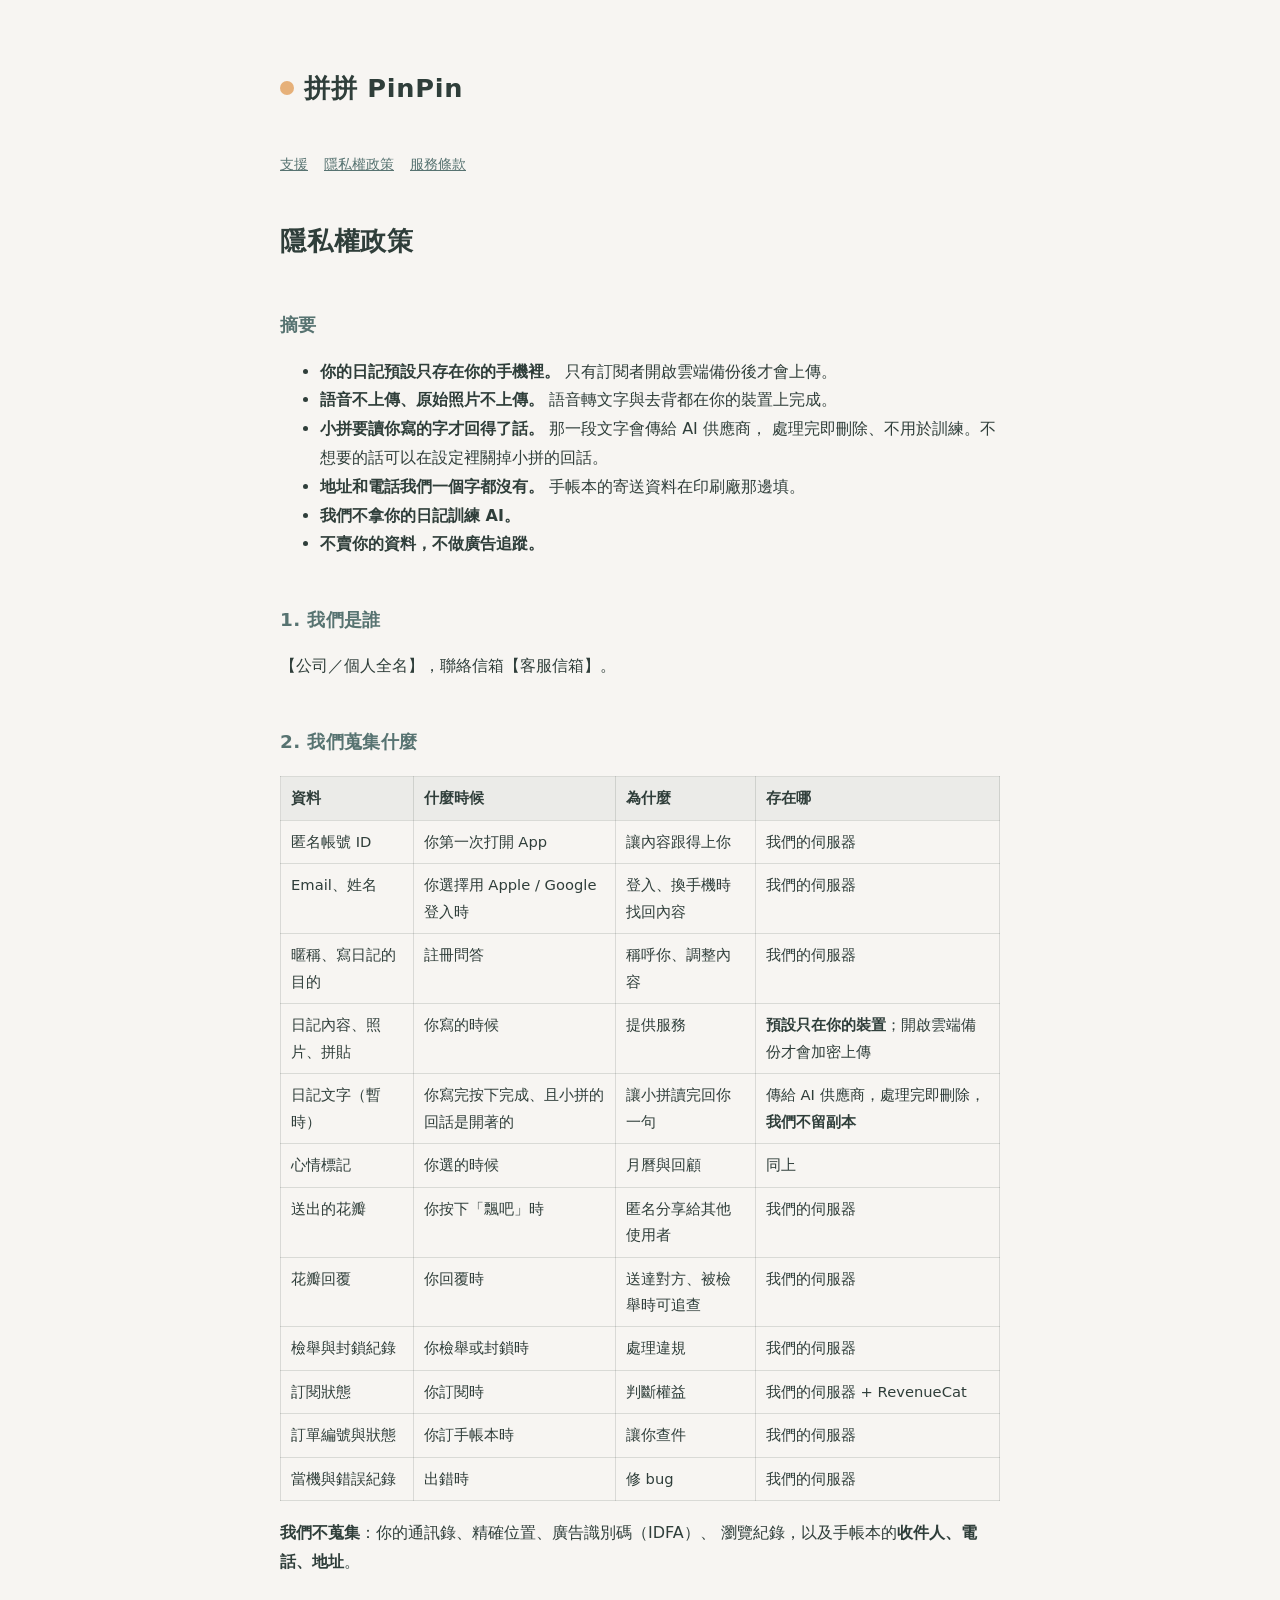
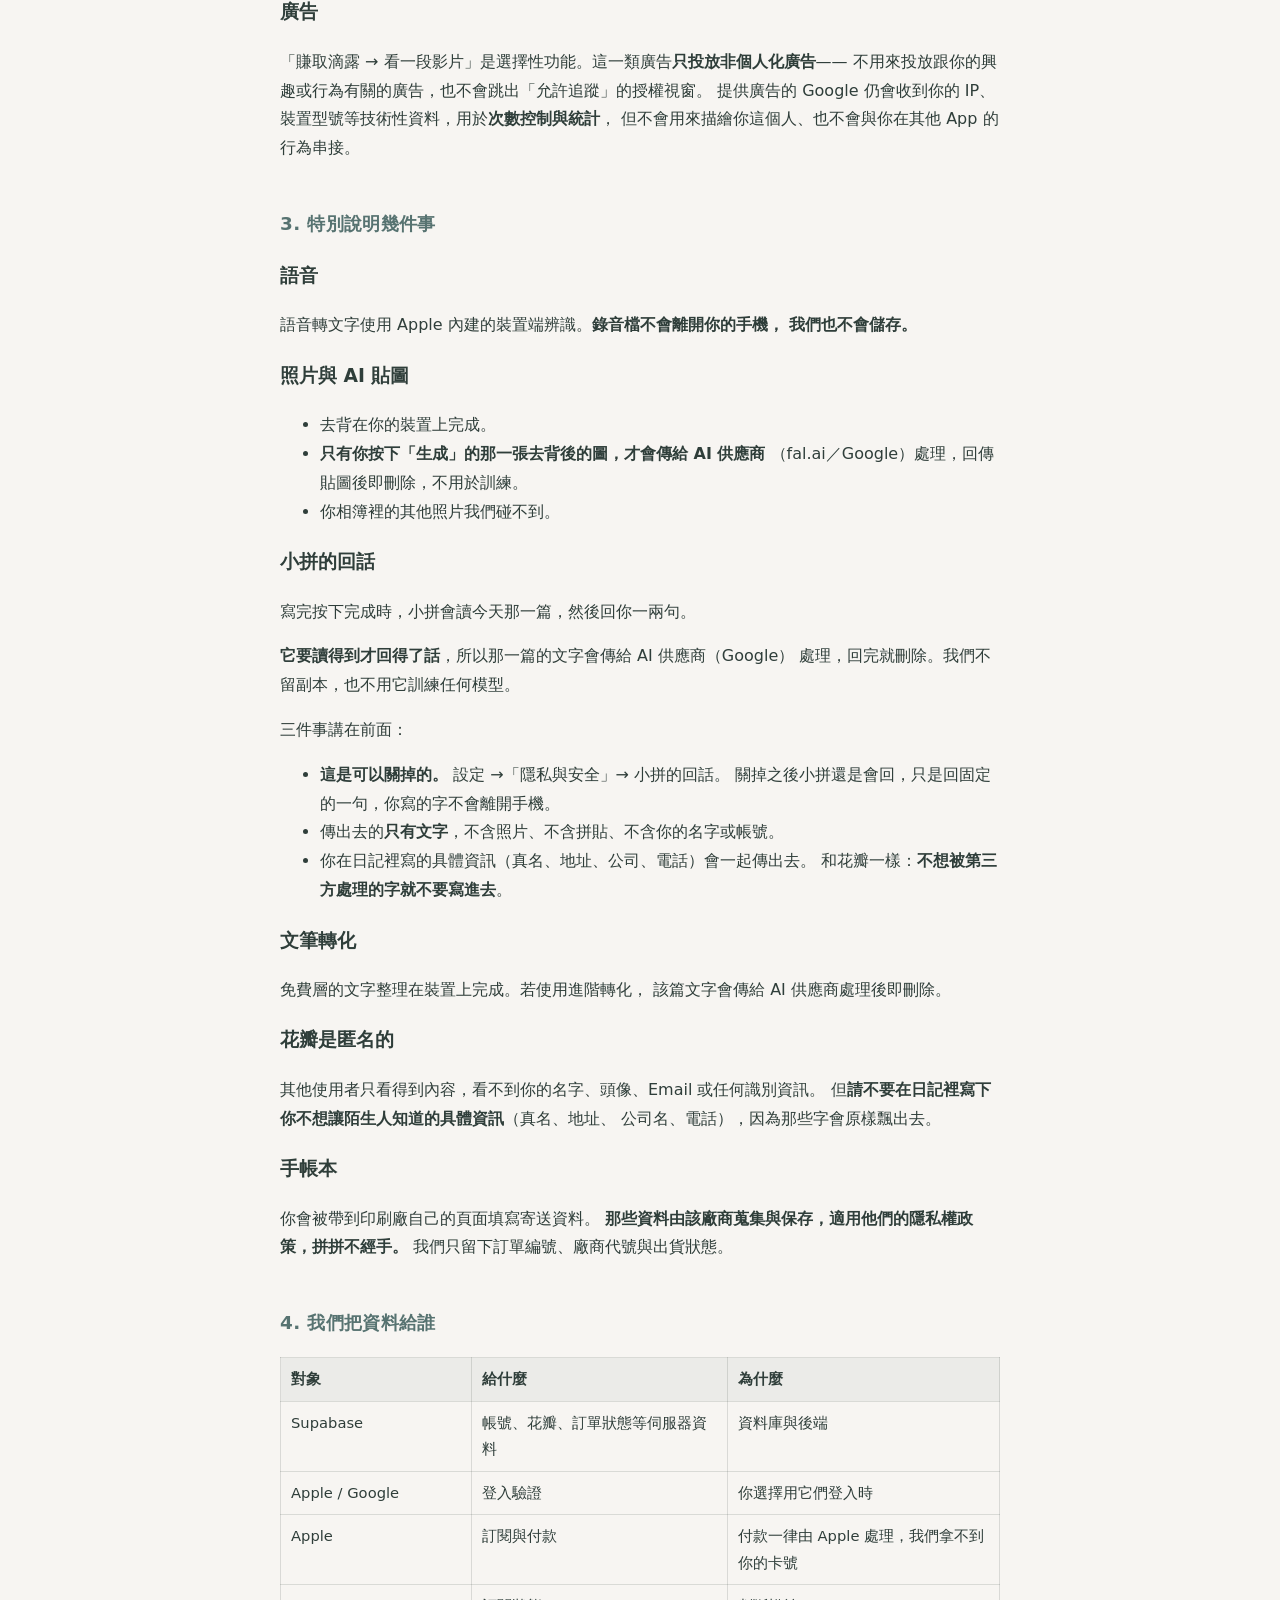
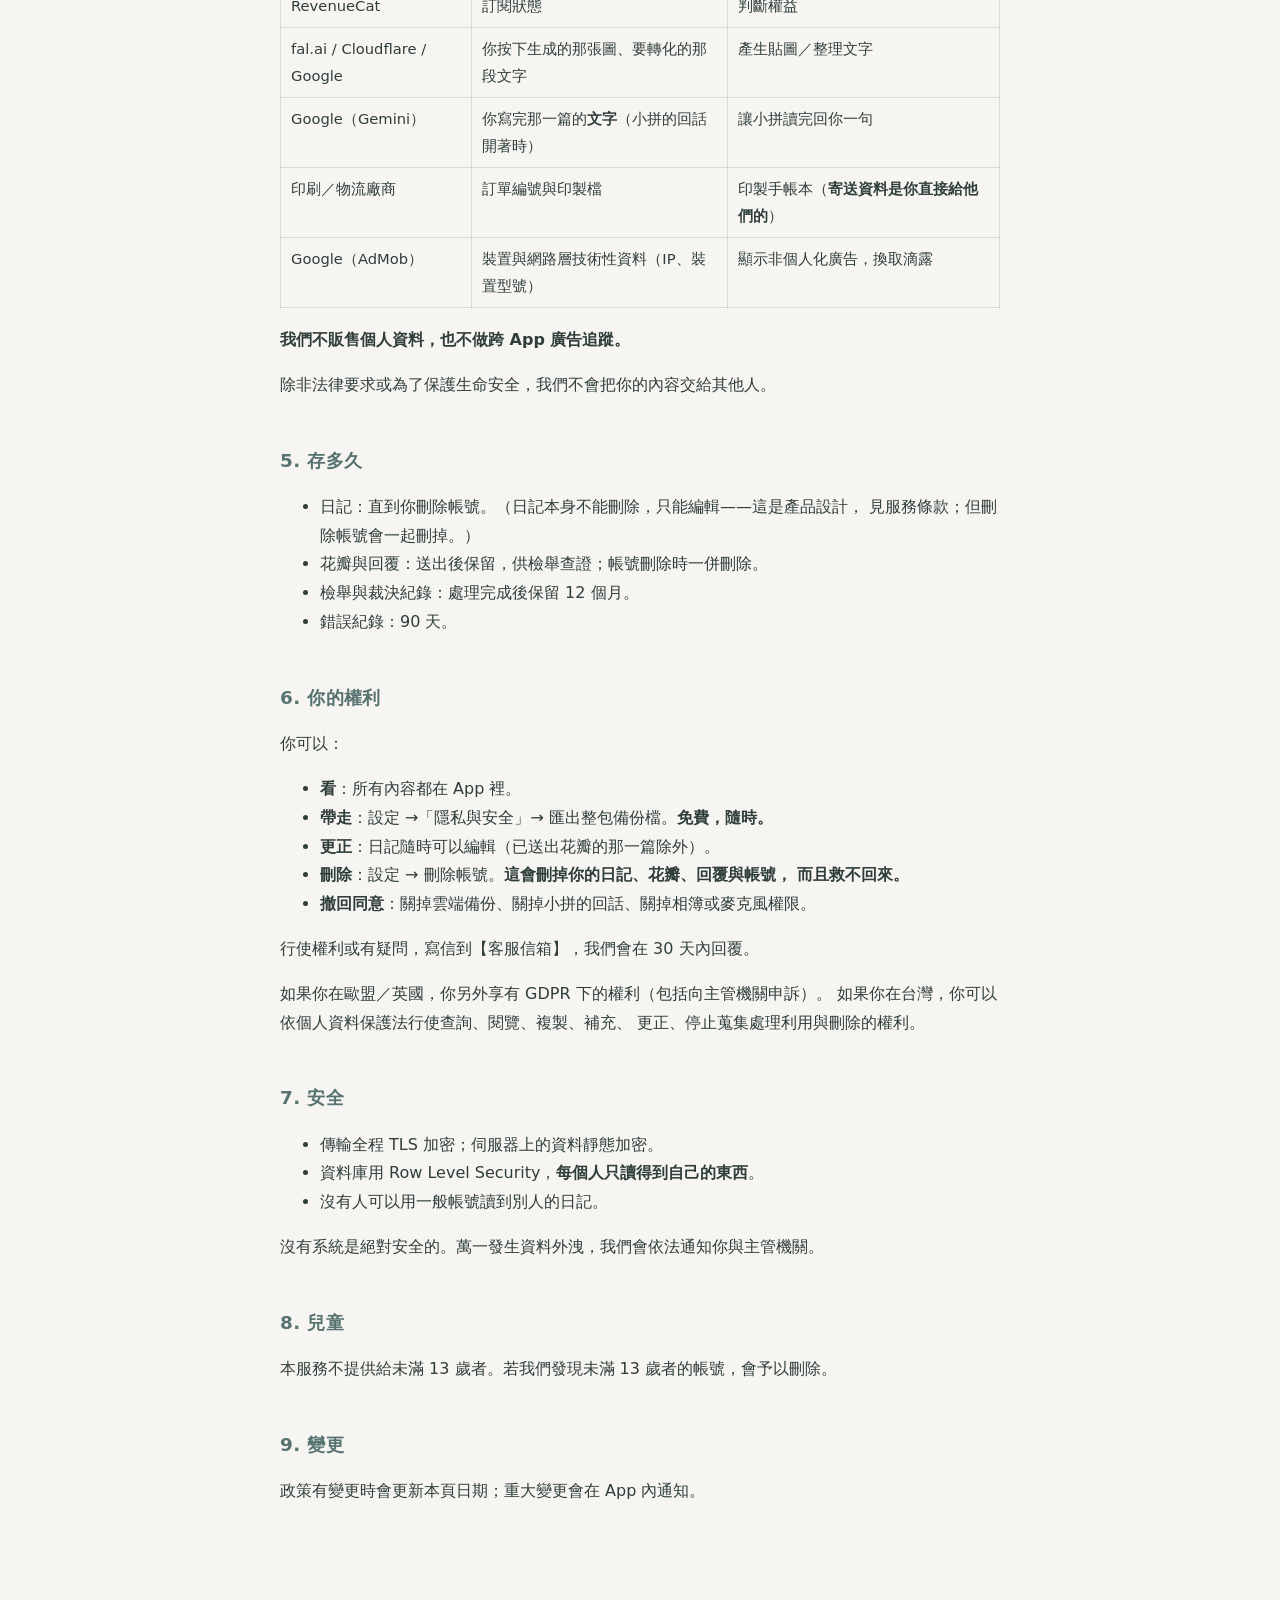
==== privacy.html @ d226c300 "拼拼支援與法律文件初版" ====
<!doctype html><html lang="zh-Hant"><head>
<meta charset="utf-8"><meta name="viewport" content="width=device-width,initial-scale=1">
<title>拼拼 PinPin — 隱私權政策</title>
<link rel="stylesheet" href="style.css">
</head><body>
<div class="brand"><div class="dot"></div><h1>拼拼 PinPin</h1></div>
<nav><a href="index.html">支援</a><a href="privacy.html">隱私權政策</a><a href="terms.html">服務條款</a></nav>
<h1>隱私權政策</h1>
<h2>摘要</h2>
<ul>
<li><strong>你的日記預設只存在你的手機裡。</strong> 只有訂閱者開啟雲端備份後才會上傳。</li>
<li><strong>語音不上傳、原始照片不上傳。</strong> 語音轉文字與去背都在你的裝置上完成。</li>
<li><strong>小拼要讀你寫的字才回得了話。</strong> 那一段文字會傳給 AI 供應商，
  處理完即刪除、不用於訓練。不想要的話可以在設定裡關掉小拼的回話。</li>
<li><strong>地址和電話我們一個字都沒有。</strong> 手帳本的寄送資料在印刷廠那邊填。</li>
<li><strong>我們不拿你的日記訓練 AI。</strong></li>
<li><strong>不賣你的資料，不做廣告追蹤。</strong></li>
</ul>
<h2>1. 我們是誰</h2>
<p>【公司／個人全名】，聯絡信箱【客服信箱】。</p>
<h2>2. 我們蒐集什麼</h2>
<table>
<thead>
<tr>
<th>資料</th>
<th>什麼時候</th>
<th>為什麼</th>
<th>存在哪</th>
</tr>
</thead>
<tbody>
<tr>
<td>匿名帳號 ID</td>
<td>你第一次打開 App</td>
<td>讓內容跟得上你</td>
<td>我們的伺服器</td>
</tr>
<tr>
<td>Email、姓名</td>
<td>你選擇用 Apple / Google 登入時</td>
<td>登入、換手機時找回內容</td>
<td>我們的伺服器</td>
</tr>
<tr>
<td>暱稱、寫日記的目的</td>
<td>註冊問答</td>
<td>稱呼你、調整內容</td>
<td>我們的伺服器</td>
</tr>
<tr>
<td>日記內容、照片、拼貼</td>
<td>你寫的時候</td>
<td>提供服務</td>
<td><strong>預設只在你的裝置</strong>；開啟雲端備份才會加密上傳</td>
</tr>
<tr>
<td>日記文字（暫時）</td>
<td>你寫完按下完成、且小拼的回話是開著的</td>
<td>讓小拼讀完回你一句</td>
<td>傳給 AI 供應商，處理完即刪除，<strong>我們不留副本</strong></td>
</tr>
<tr>
<td>心情標記</td>
<td>你選的時候</td>
<td>月曆與回顧</td>
<td>同上</td>
</tr>
<tr>
<td>送出的花瓣</td>
<td>你按下「飄吧」時</td>
<td>匿名分享給其他使用者</td>
<td>我們的伺服器</td>
</tr>
<tr>
<td>花瓣回覆</td>
<td>你回覆時</td>
<td>送達對方、被檢舉時可追查</td>
<td>我們的伺服器</td>
</tr>
<tr>
<td>檢舉與封鎖紀錄</td>
<td>你檢舉或封鎖時</td>
<td>處理違規</td>
<td>我們的伺服器</td>
</tr>
<tr>
<td>訂閱狀態</td>
<td>你訂閱時</td>
<td>判斷權益</td>
<td>我們的伺服器 + RevenueCat</td>
</tr>
<tr>
<td>訂單編號與狀態</td>
<td>你訂手帳本時</td>
<td>讓你查件</td>
<td>我們的伺服器</td>
</tr>
<tr>
<td>當機與錯誤紀錄</td>
<td>出錯時</td>
<td>修 bug</td>
<td>我們的伺服器</td>
</tr>
</tbody>
</table>
<p><strong>我們不蒐集</strong>：你的通訊錄、精確位置、廣告識別碼（IDFA）、
瀏覽紀錄，以及手帳本的<strong>收件人、電話、地址</strong>。</p>
<h3>廣告</h3>
<p>「賺取滴露 → 看一段影片」是選擇性功能。這一類廣告<strong>只投放非個人化廣告</strong>——
不用來投放跟你的興趣或行為有關的廣告，也不會跳出「允許追蹤」的授權視窗。
提供廣告的 Google 仍會收到你的 IP、裝置型號等技術性資料，用於<strong>次數控制與統計</strong>，
但不會用來描繪你這個人、也不會與你在其他 App 的行為串接。</p>
<h2>3. 特別說明幾件事</h2>
<h3>語音</h3>
<p>語音轉文字使用 Apple 內建的裝置端辨識。<strong>錄音檔不會離開你的手機，
我們也不會儲存。</strong></p>
<h3>照片與 AI 貼圖</h3>
<ul>
<li>去背在你的裝置上完成。</li>
<li><strong>只有你按下「生成」的那一張去背後的圖，才會傳給 AI 供應商</strong>
  （fal.ai／Google）處理，回傳貼圖後即刪除，不用於訓練。</li>
<li>你相簿裡的其他照片我們碰不到。</li>
</ul>
<h3>小拼的回話</h3>
<p>寫完按下完成時，小拼會讀今天那一篇，然後回你一兩句。</p>
<p><strong>它要讀得到才回得了話</strong>，所以那一篇的文字會傳給 AI 供應商（Google）
處理，回完就刪除。我們不留副本，也不用它訓練任何模型。</p>
<p>三件事講在前面：</p>
<ul>
<li><strong>這是可以關掉的。</strong> 設定 →「隱私與安全」→ 小拼的回話。
  關掉之後小拼還是會回，只是回固定的一句，你寫的字不會離開手機。</li>
<li>傳出去的<strong>只有文字</strong>，不含照片、不含拼貼、不含你的名字或帳號。</li>
<li>你在日記裡寫的具體資訊（真名、地址、公司、電話）會一起傳出去。
  和花瓣一樣：<strong>不想被第三方處理的字就不要寫進去</strong>。</li>
</ul>
<h3>文筆轉化</h3>
<p>免費層的文字整理在裝置上完成。若使用進階轉化，
該篇文字會傳給 AI 供應商處理後即刪除。</p>
<h3>花瓣是匿名的</h3>
<p>其他使用者只看得到內容，看不到你的名字、頭像、Email 或任何識別資訊。
但<strong>請不要在日記裡寫下你不想讓陌生人知道的具體資訊</strong>（真名、地址、
公司名、電話），因為那些字會原樣飄出去。</p>
<h3>手帳本</h3>
<p>你會被帶到印刷廠自己的頁面填寫寄送資料。
<strong>那些資料由該廠商蒐集與保存，適用他們的隱私權政策，拼拼不經手。</strong>
我們只留下訂單編號、廠商代號與出貨狀態。</p>
<h2>4. 我們把資料給誰</h2>
<table>
<thead>
<tr>
<th>對象</th>
<th>給什麼</th>
<th>為什麼</th>
</tr>
</thead>
<tbody>
<tr>
<td>Supabase</td>
<td>帳號、花瓣、訂單狀態等伺服器資料</td>
<td>資料庫與後端</td>
</tr>
<tr>
<td>Apple / Google</td>
<td>登入驗證</td>
<td>你選擇用它們登入時</td>
</tr>
<tr>
<td>Apple</td>
<td>訂閱與付款</td>
<td>付款一律由 Apple 處理，我們拿不到你的卡號</td>
</tr>
<tr>
<td>RevenueCat</td>
<td>訂閱狀態</td>
<td>判斷權益</td>
</tr>
<tr>
<td>fal.ai / Cloudflare / Google</td>
<td>你按下生成的那張圖、要轉化的那段文字</td>
<td>產生貼圖／整理文字</td>
</tr>
<tr>
<td>Google（Gemini）</td>
<td>你寫完那一篇的<strong>文字</strong>（小拼的回話開著時）</td>
<td>讓小拼讀完回你一句</td>
</tr>
<tr>
<td>印刷／物流廠商</td>
<td>訂單編號與印製檔</td>
<td>印製手帳本（<strong>寄送資料是你直接給他們的</strong>）</td>
</tr>
<tr>
<td>Google（AdMob）</td>
<td>裝置與網路層技術性資料（IP、裝置型號）</td>
<td>顯示非個人化廣告，換取滴露</td>
</tr>
</tbody>
</table>
<p><strong>我們不販售個人資料，也不做跨 App 廣告追蹤。</strong></p>
<p>除非法律要求或為了保護生命安全，我們不會把你的內容交給其他人。</p>
<h2>5. 存多久</h2>
<ul>
<li>日記：直到你刪除帳號。（日記本身不能刪除，只能編輯——這是產品設計，
  見服務條款；但刪除帳號會一起刪掉。）</li>
<li>花瓣與回覆：送出後保留，供檢舉查證；帳號刪除時一併刪除。</li>
<li>檢舉與裁決紀錄：處理完成後保留 12 個月。</li>
<li>錯誤紀錄：90 天。</li>
</ul>
<h2>6. 你的權利</h2>
<p>你可以：</p>
<ul>
<li><strong>看</strong>：所有內容都在 App 裡。</li>
<li><strong>帶走</strong>：設定 →「隱私與安全」→ 匯出整包備份檔。<strong>免費，隨時。</strong></li>
<li><strong>更正</strong>：日記隨時可以編輯（已送出花瓣的那一篇除外）。</li>
<li><strong>刪除</strong>：設定 → 刪除帳號。<strong>這會刪掉你的日記、花瓣、回覆與帳號，
  而且救不回來。</strong></li>
<li><strong>撤回同意</strong>：關掉雲端備份、關掉小拼的回話、關掉相簿或麥克風權限。</li>
</ul>
<p>行使權利或有疑問，寫信到【客服信箱】，我們會在 30 天內回覆。</p>
<p>如果你在歐盟／英國，你另外享有 GDPR 下的權利（包括向主管機關申訴）。
如果你在台灣，你可以依個人資料保護法行使查詢、閱覽、複製、補充、
更正、停止蒐集處理利用與刪除的權利。</p>
<h2>7. 安全</h2>
<ul>
<li>傳輸全程 TLS 加密；伺服器上的資料靜態加密。</li>
<li>資料庫用 Row Level Security，<strong>每個人只讀得到自己的東西</strong>。</li>
<li>沒有人可以用一般帳號讀到別人的日記。</li>
</ul>
<p>沒有系統是絕對安全的。萬一發生資料外洩，我們會依法通知你與主管機關。</p>
<h2>8. 兒童</h2>
<p>本服務不提供給未滿 13 歲者。若我們發現未滿 13 歲者的帳號，會予以刪除。</p>
<h2>9. 變更</h2>
<p>政策有變更時會更新本頁日期；重大變更會在 App 內通知。</p>
</body></html>
---- style.css ----
:root{color-scheme:light dark}
body{font-family:-apple-system,BlinkMacSystemFont,"PingFang TC","Noto Sans TC",system-ui,sans-serif;
  max-width:720px;margin:0 auto;padding:48px 24px 96px;line-height:1.8;color:#2F3E3A;background:#F7F5F2}
h1{font-size:1.6rem;letter-spacing:.03em}
h2{font-size:1.15rem;margin-top:2.4em;letter-spacing:.02em;color:#577371}
table{border-collapse:collapse;width:100%;margin:1.2em 0;font-size:.92rem}
td,th{border:1px solid rgba(47,62,58,.15);padding:8px 10px;text-align:left;vertical-align:top}
th{background:rgba(87,115,113,.08)}
a{color:#577371}
.meta{color:rgba(47,62,58,.5);font-size:.85rem}
.brand{display:flex;align-items:center;gap:10px;margin-bottom:8px}
.brand .dot{width:14px;height:14px;border-radius:50%;background:#E6B079}
nav{margin:24px 0 40px;font-size:.9rem}
nav a{margin-right:16px}
blockquote{border-left:3px solid #E6B079;margin:1em 0;padding:.2em 1em;background:rgba(230,176,121,.08);color:rgba(47,62,58,.75)}
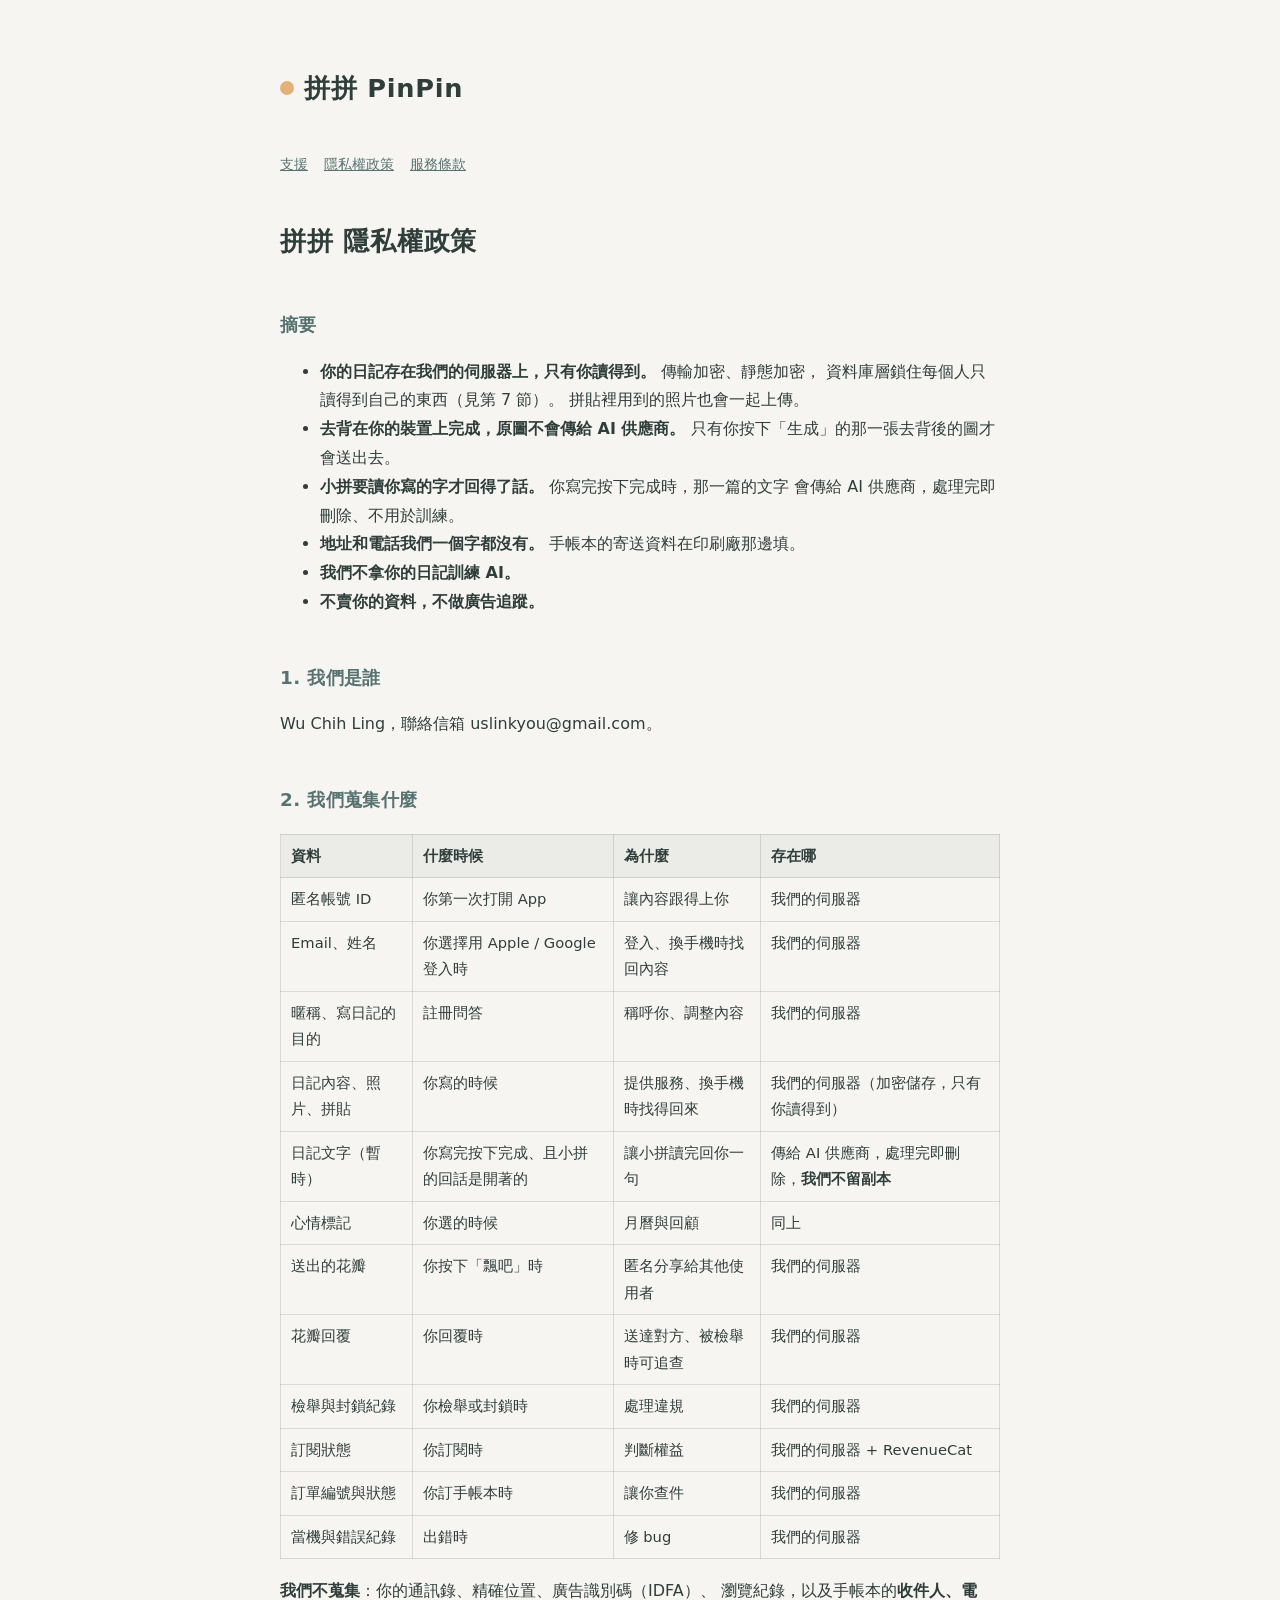
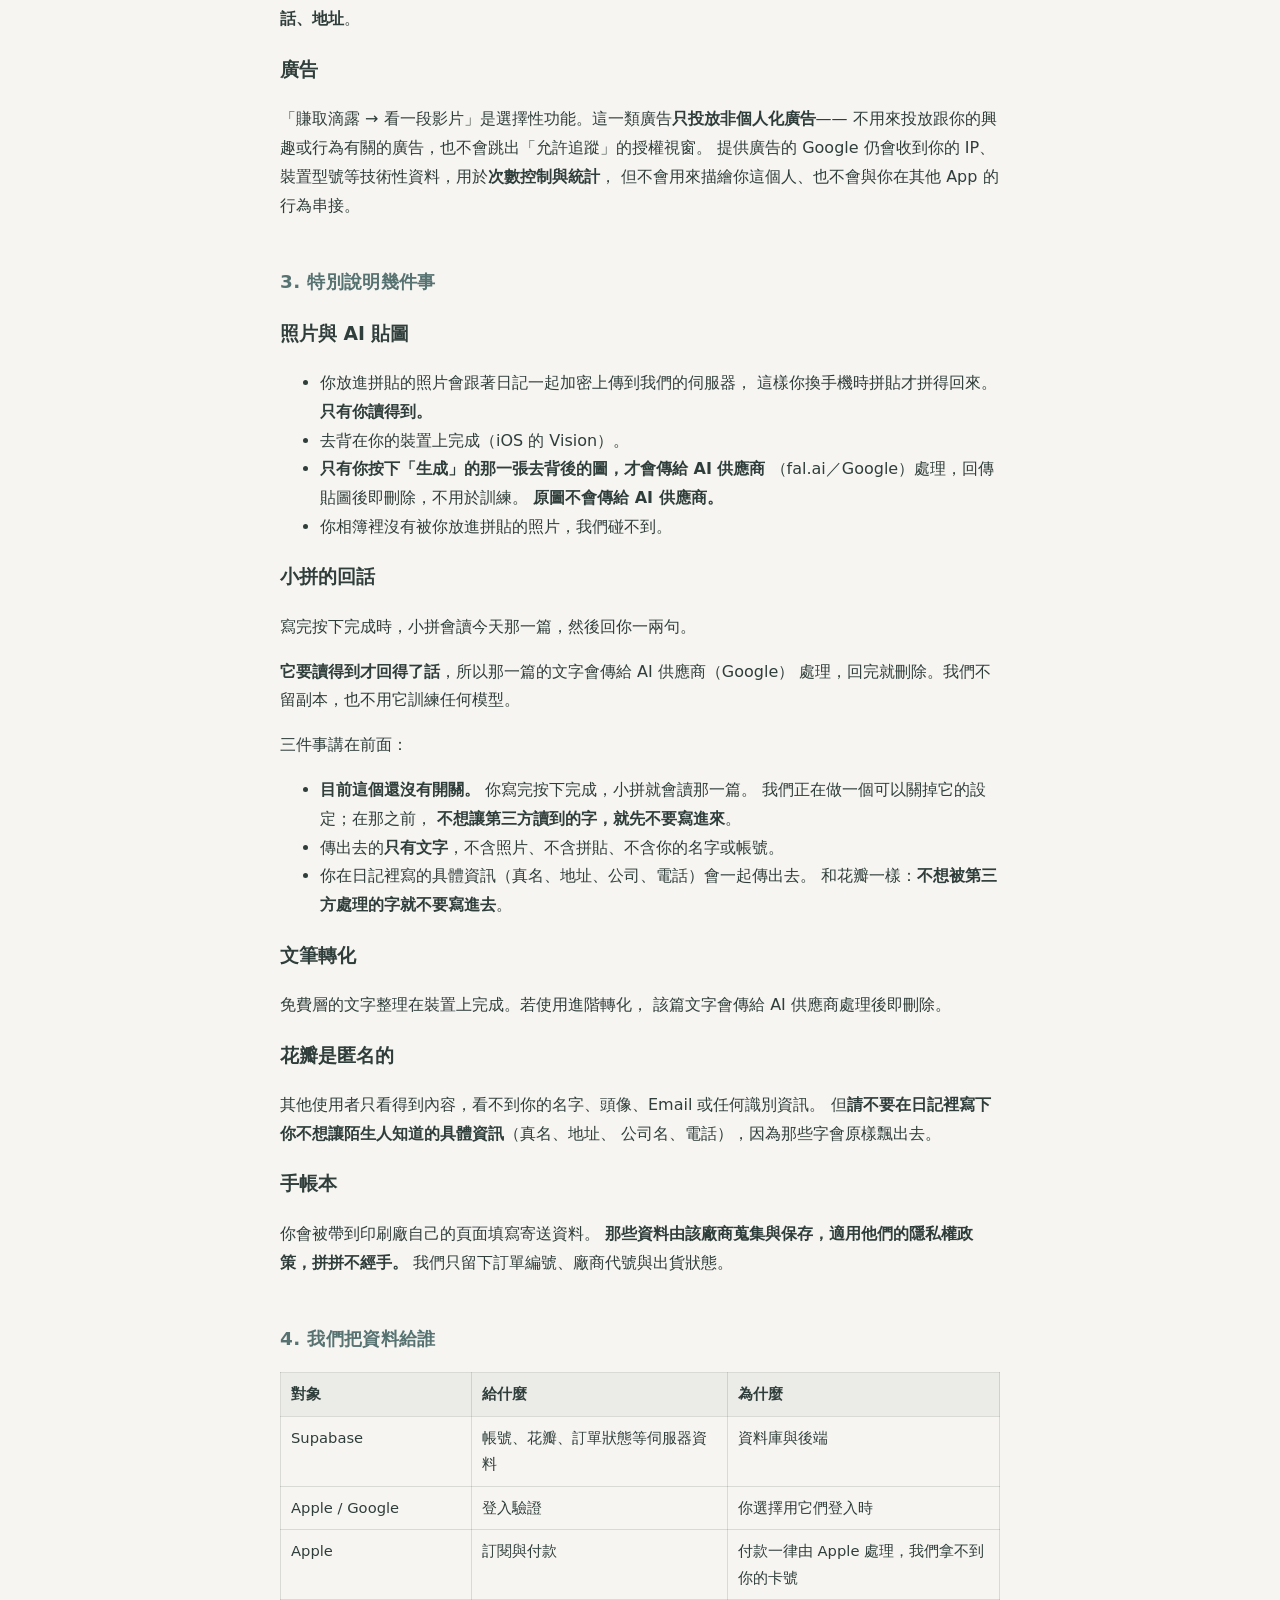
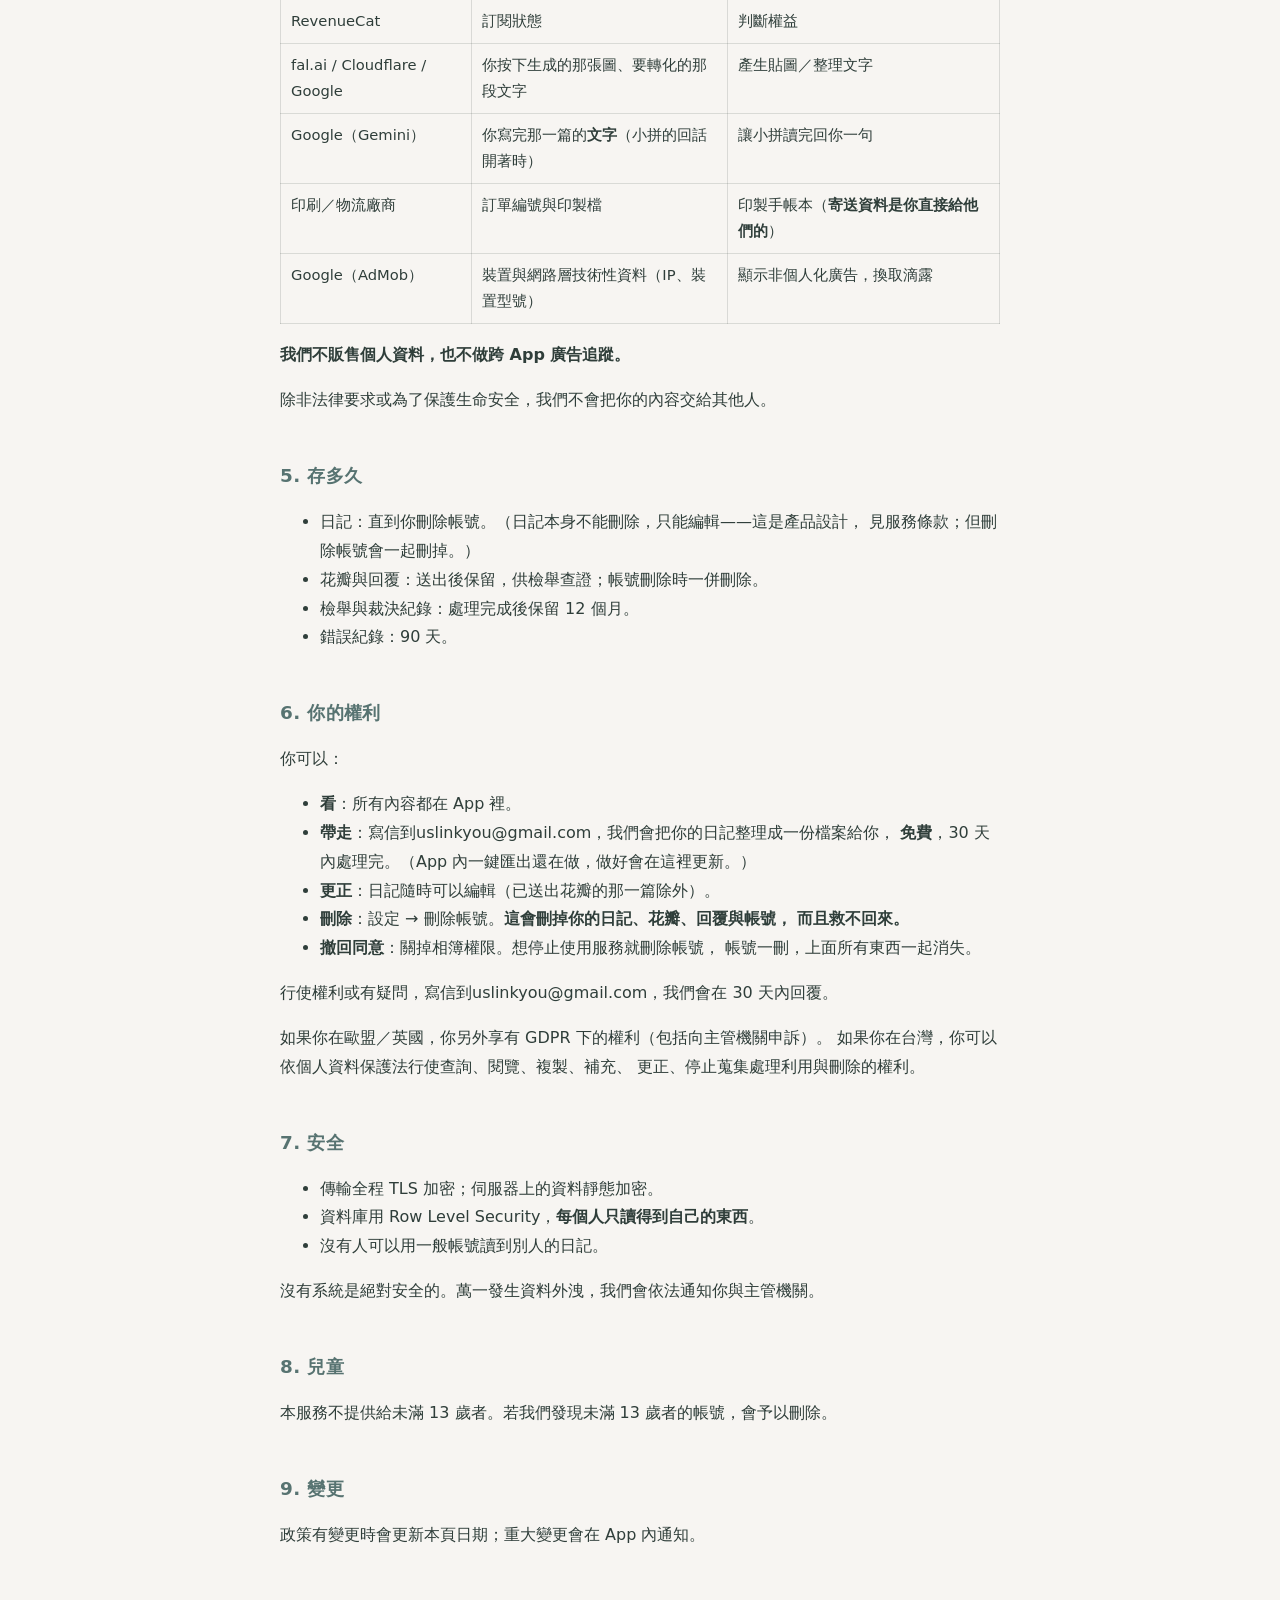
==== commit b7fd77bd: "隱私權政策改成符合現況；填上聯絡人與客服信箱 政策原本寫「日記預設只存在你的手機裡」，但 App 實際上每一篇都存進 伺服器、拼貼照片也會上傳。這個 App 的賣點就是「這些字只有你看」， 承諾一件產" ====
--- a/privacy.html
+++ b/privacy.html
@@ -5,19 +5,22 @@
 </head><body>
 <div class="brand"><div class="dot"></div><h1>拼拼 PinPin</h1></div>
 <nav><a href="index.html">支援</a><a href="privacy.html">隱私權政策</a><a href="terms.html">服務條款</a></nav>
-<h1>隱私權政策</h1>
+<h1>拼拼 隱私權政策</h1>
 <h2>摘要</h2>
 <ul>
-<li><strong>你的日記預設只存在你的手機裡。</strong> 只有訂閱者開啟雲端備份後才會上傳。</li>
-<li><strong>語音不上傳、原始照片不上傳。</strong> 語音轉文字與去背都在你的裝置上完成。</li>
-<li><strong>小拼要讀你寫的字才回得了話。</strong> 那一段文字會傳給 AI 供應商，
-  處理完即刪除、不用於訓練。不想要的話可以在設定裡關掉小拼的回話。</li>
+<li><strong>你的日記存在我們的伺服器上，只有你讀得到。</strong> 傳輸加密、靜態加密，
+  資料庫層鎖住每個人只讀得到自己的東西（見第 7 節）。
+  拼貼裡用到的照片也會一起上傳。</li>
+<li><strong>去背在你的裝置上完成，原圖不會傳給 AI 供應商。</strong>
+  只有你按下「生成」的那一張去背後的圖才會送出去。</li>
+<li><strong>小拼要讀你寫的字才回得了話。</strong> 你寫完按下完成時，那一篇的文字
+  會傳給 AI 供應商，處理完即刪除、不用於訓練。</li>
 <li><strong>地址和電話我們一個字都沒有。</strong> 手帳本的寄送資料在印刷廠那邊填。</li>
 <li><strong>我們不拿你的日記訓練 AI。</strong></li>
 <li><strong>不賣你的資料，不做廣告追蹤。</strong></li>
 </ul>
 <h2>1. 我們是誰</h2>
-<p>【公司／個人全名】，聯絡信箱【客服信箱】。</p>
+<p>Wu Chih Ling，聯絡信箱 uslinkyou@gmail.com。</p>
 <h2>2. 我們蒐集什麼</h2>
 <table>
 <thead>
@@ -50,8 +53,8 @@
 <tr>
 <td>日記內容、照片、拼貼</td>
 <td>你寫的時候</td>
-<td>提供服務</td>
-<td><strong>預設只在你的裝置</strong>；開啟雲端備份才會加密上傳</td>
+<td>提供服務、換手機時找得回來</td>
+<td>我們的伺服器（加密儲存，只有你讀得到）</td>
 </tr>
 <tr>
 <td>日記文字（暫時）</td>
@@ -111,15 +114,15 @@
 提供廣告的 Google 仍會收到你的 IP、裝置型號等技術性資料，用於<strong>次數控制與統計</strong>，
 但不會用來描繪你這個人、也不會與你在其他 App 的行為串接。</p>
 <h2>3. 特別說明幾件事</h2>
-<h3>語音</h3>
-<p>語音轉文字使用 Apple 內建的裝置端辨識。<strong>錄音檔不會離開你的手機，
-我們也不會儲存。</strong></p>
 <h3>照片與 AI 貼圖</h3>
 <ul>
-<li>去背在你的裝置上完成。</li>
+<li>你放進拼貼的照片會跟著日記一起加密上傳到我們的伺服器，
+  這樣你換手機時拼貼才拼得回來。<strong>只有你讀得到。</strong></li>
+<li>去背在你的裝置上完成（iOS 的 Vision）。</li>
 <li><strong>只有你按下「生成」的那一張去背後的圖，才會傳給 AI 供應商</strong>
-  （fal.ai／Google）處理，回傳貼圖後即刪除，不用於訓練。</li>
-<li>你相簿裡的其他照片我們碰不到。</li>
+  （fal.ai／Google）處理，回傳貼圖後即刪除，不用於訓練。
+  <strong>原圖不會傳給 AI 供應商。</strong></li>
+<li>你相簿裡沒有被你放進拼貼的照片，我們碰不到。</li>
 </ul>
 <h3>小拼的回話</h3>
 <p>寫完按下完成時，小拼會讀今天那一篇，然後回你一兩句。</p>
@@ -127,8 +130,9 @@
 處理，回完就刪除。我們不留副本，也不用它訓練任何模型。</p>
 <p>三件事講在前面：</p>
 <ul>
-<li><strong>這是可以關掉的。</strong> 設定 →「隱私與安全」→ 小拼的回話。
-  關掉之後小拼還是會回，只是回固定的一句，你寫的字不會離開手機。</li>
+<li><strong>目前這個還沒有開關。</strong> 你寫完按下完成，小拼就會讀那一篇。
+  我們正在做一個可以關掉它的設定；在那之前，
+  <strong>不想讓第三方讀到的字，就先不要寫進來</strong>。</li>
 <li>傳出去的<strong>只有文字</strong>，不含照片、不含拼貼、不含你的名字或帳號。</li>
 <li>你在日記裡寫的具體資訊（真名、地址、公司、電話）會一起傳出去。
   和花瓣一樣：<strong>不想被第三方處理的字就不要寫進去</strong>。</li>
@@ -210,13 +214,15 @@
 <p>你可以：</p>
 <ul>
 <li><strong>看</strong>：所有內容都在 App 裡。</li>
-<li><strong>帶走</strong>：設定 →「隱私與安全」→ 匯出整包備份檔。<strong>免費，隨時。</strong></li>
+<li><strong>帶走</strong>：寫信到uslinkyou@gmail.com，我們會把你的日記整理成一份檔案給你，
+  <strong>免費</strong>，30 天內處理完。（App 內一鍵匯出還在做，做好會在這裡更新。）</li>
 <li><strong>更正</strong>：日記隨時可以編輯（已送出花瓣的那一篇除外）。</li>
 <li><strong>刪除</strong>：設定 → 刪除帳號。<strong>這會刪掉你的日記、花瓣、回覆與帳號，
   而且救不回來。</strong></li>
-<li><strong>撤回同意</strong>：關掉雲端備份、關掉小拼的回話、關掉相簿或麥克風權限。</li>
-</ul>
-<p>行使權利或有疑問，寫信到【客服信箱】，我們會在 30 天內回覆。</p>
+<li><strong>撤回同意</strong>：關掉相簿權限。想停止使用服務就刪除帳號，
+  帳號一刪，上面所有東西一起消失。</li>
+</ul>
+<p>行使權利或有疑問，寫信到uslinkyou@gmail.com，我們會在 30 天內回覆。</p>
 <p>如果你在歐盟／英國，你另外享有 GDPR 下的權利（包括向主管機關申訴）。
 如果你在台灣，你可以依個人資料保護法行使查詢、閱覽、複製、補充、
 更正、停止蒐集處理利用與刪除的權利。</p>
@@ -231,4 +237,4 @@
 <p>本服務不提供給未滿 13 歲者。若我們發現未滿 13 歲者的帳號，會予以刪除。</p>
 <h2>9. 變更</h2>
 <p>政策有變更時會更新本頁日期；重大變更會在 App 內通知。</p>
-</body></html>+</body></html>
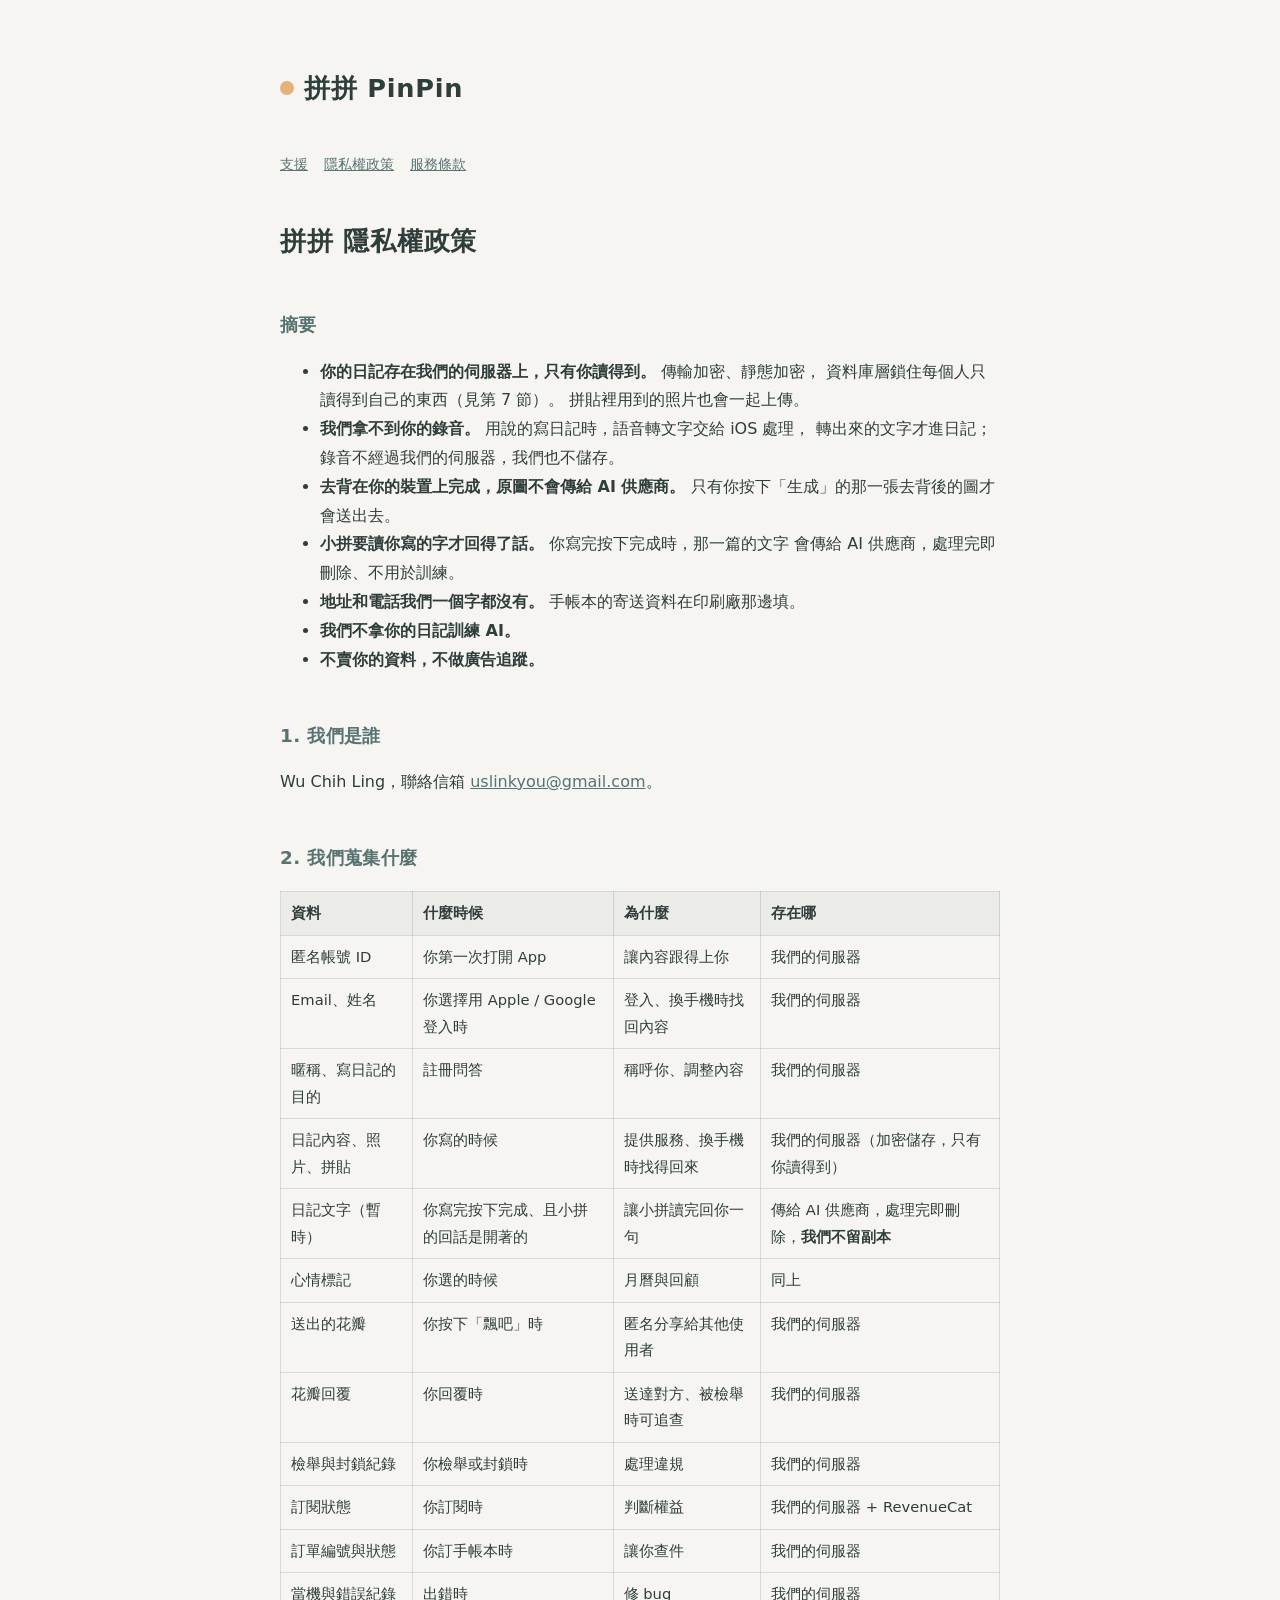
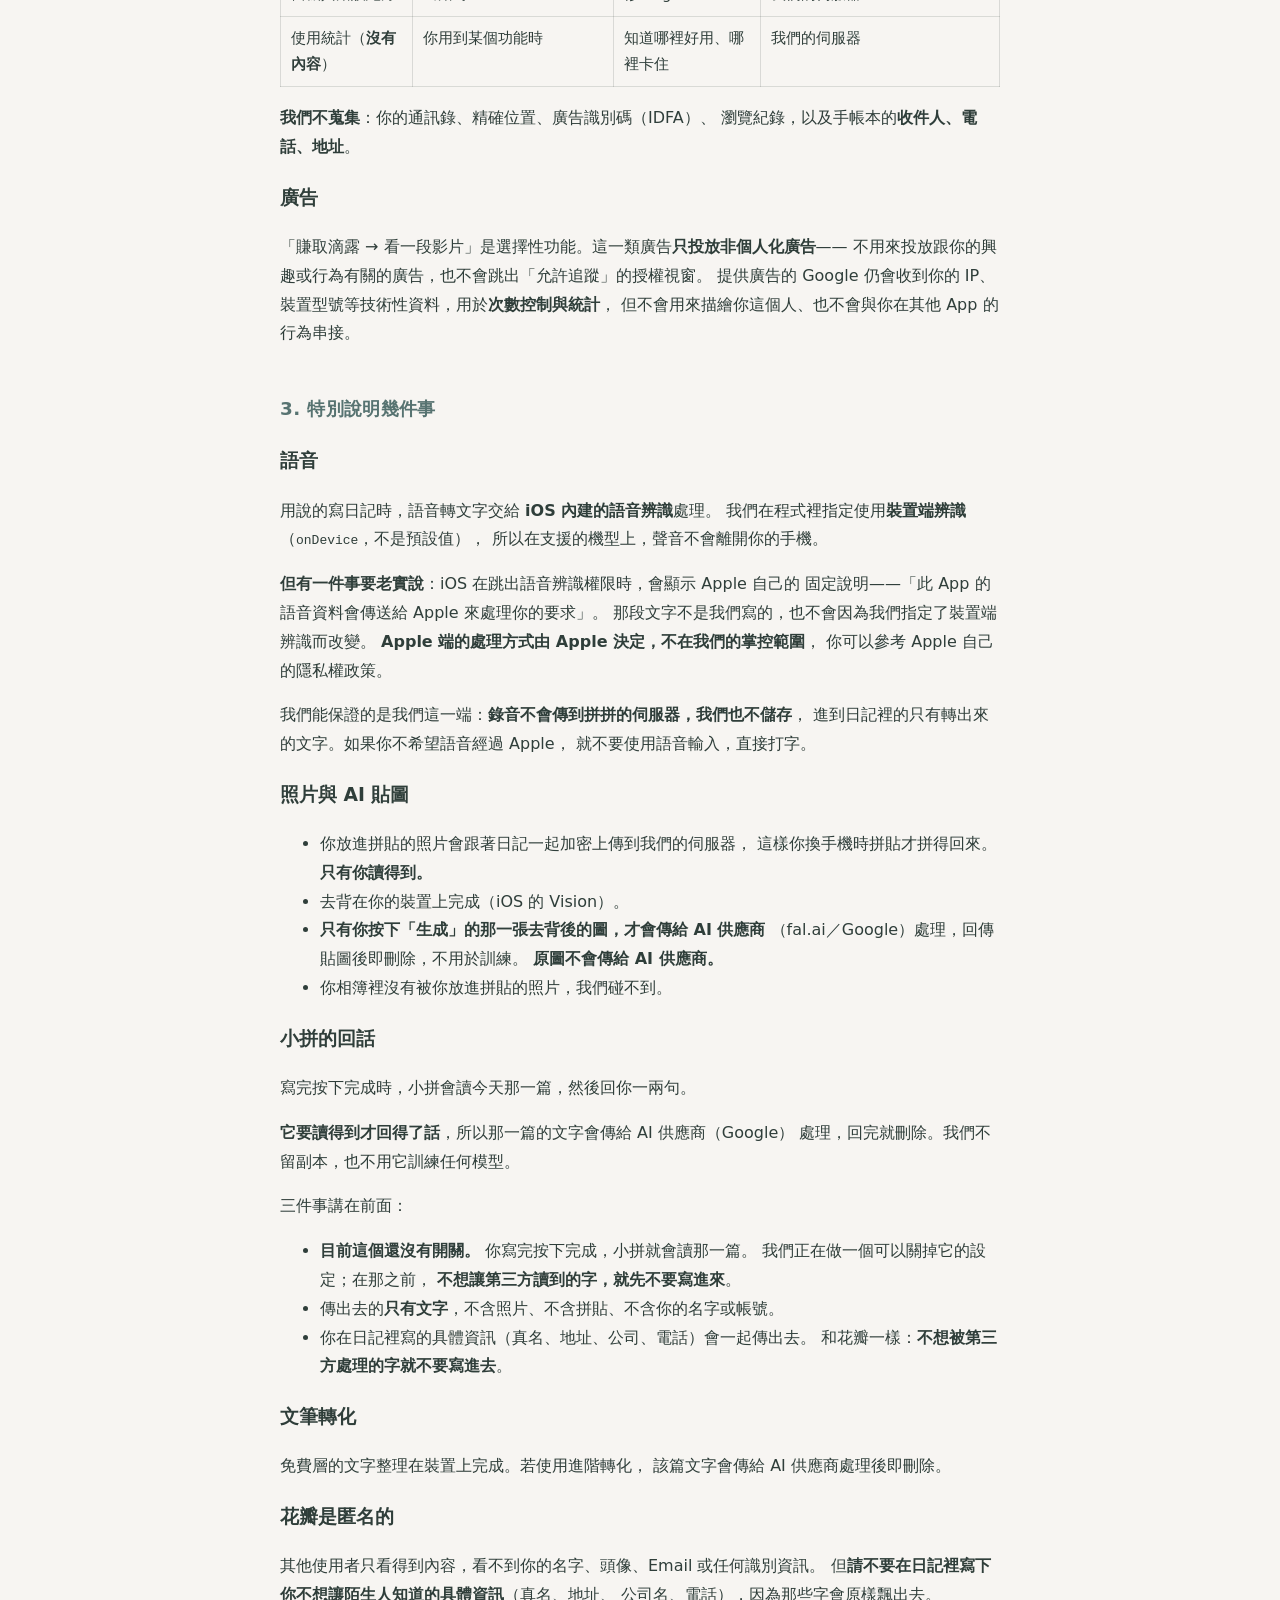
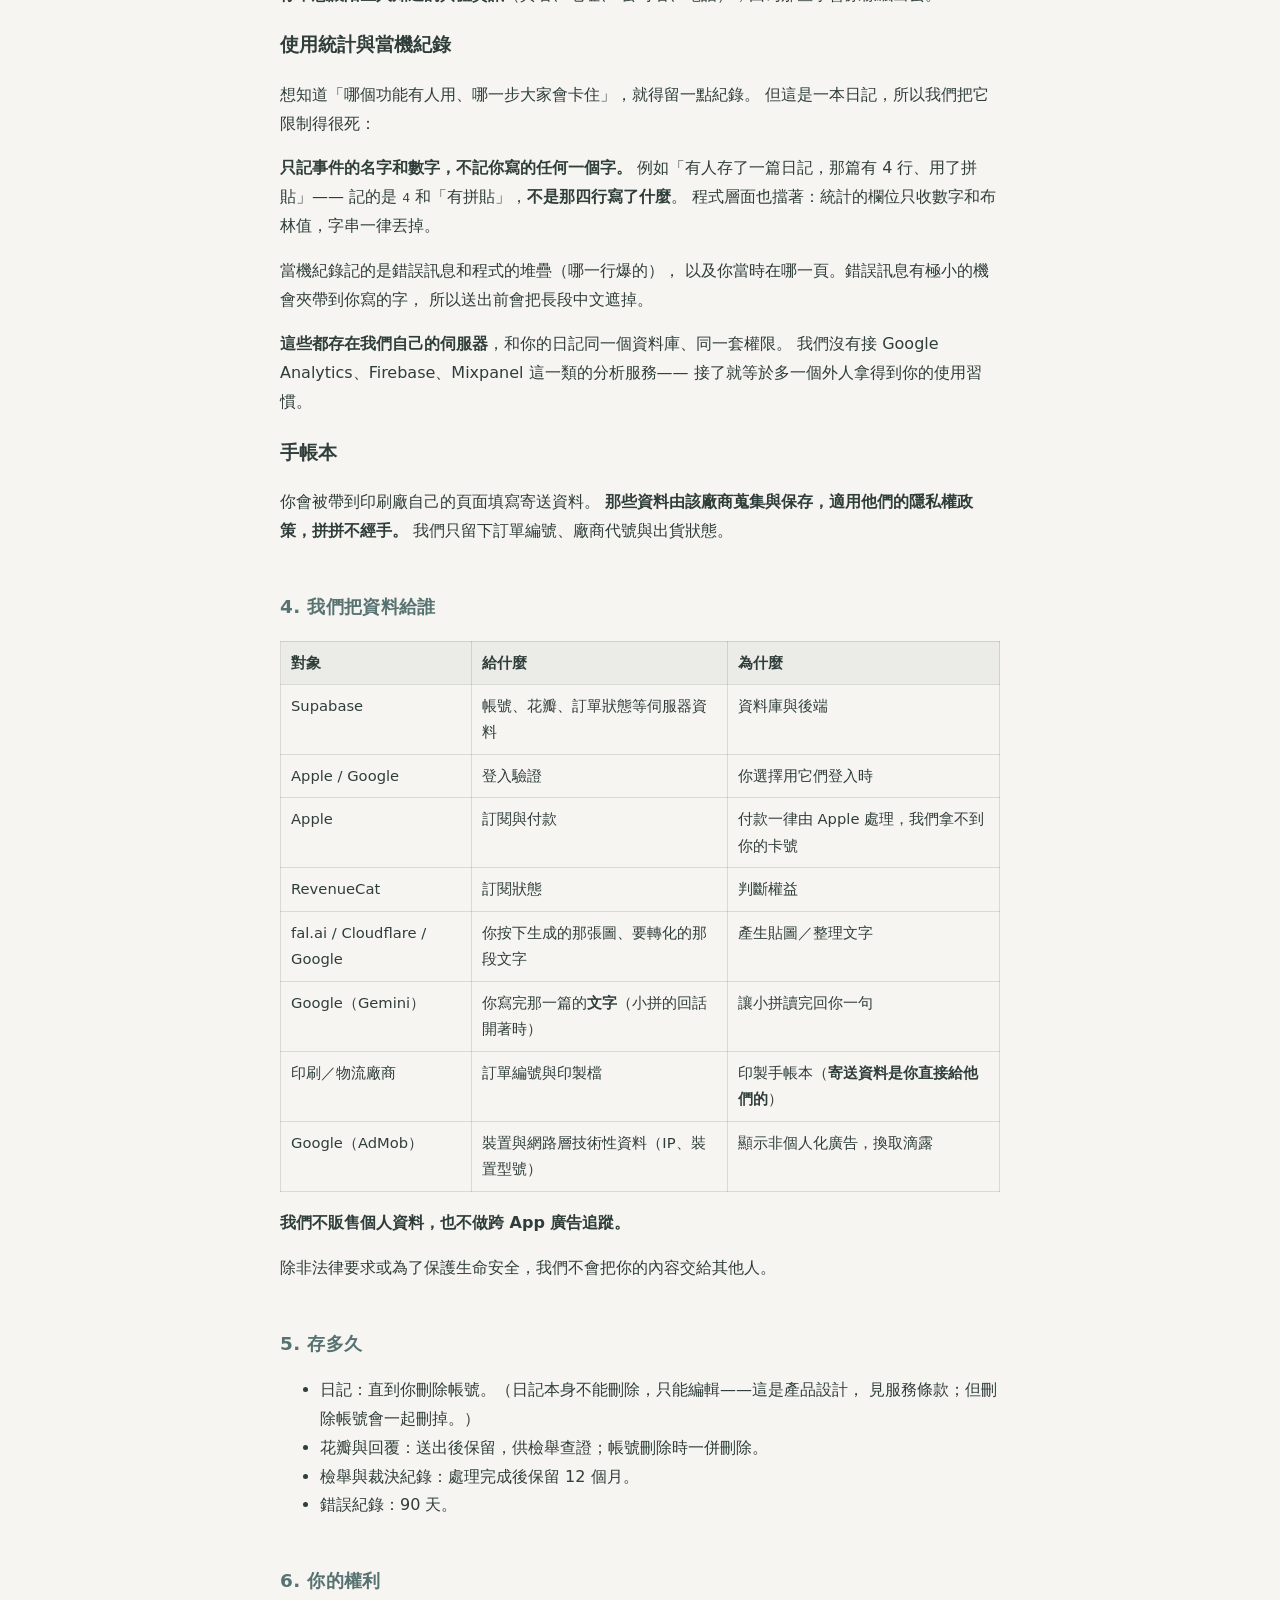
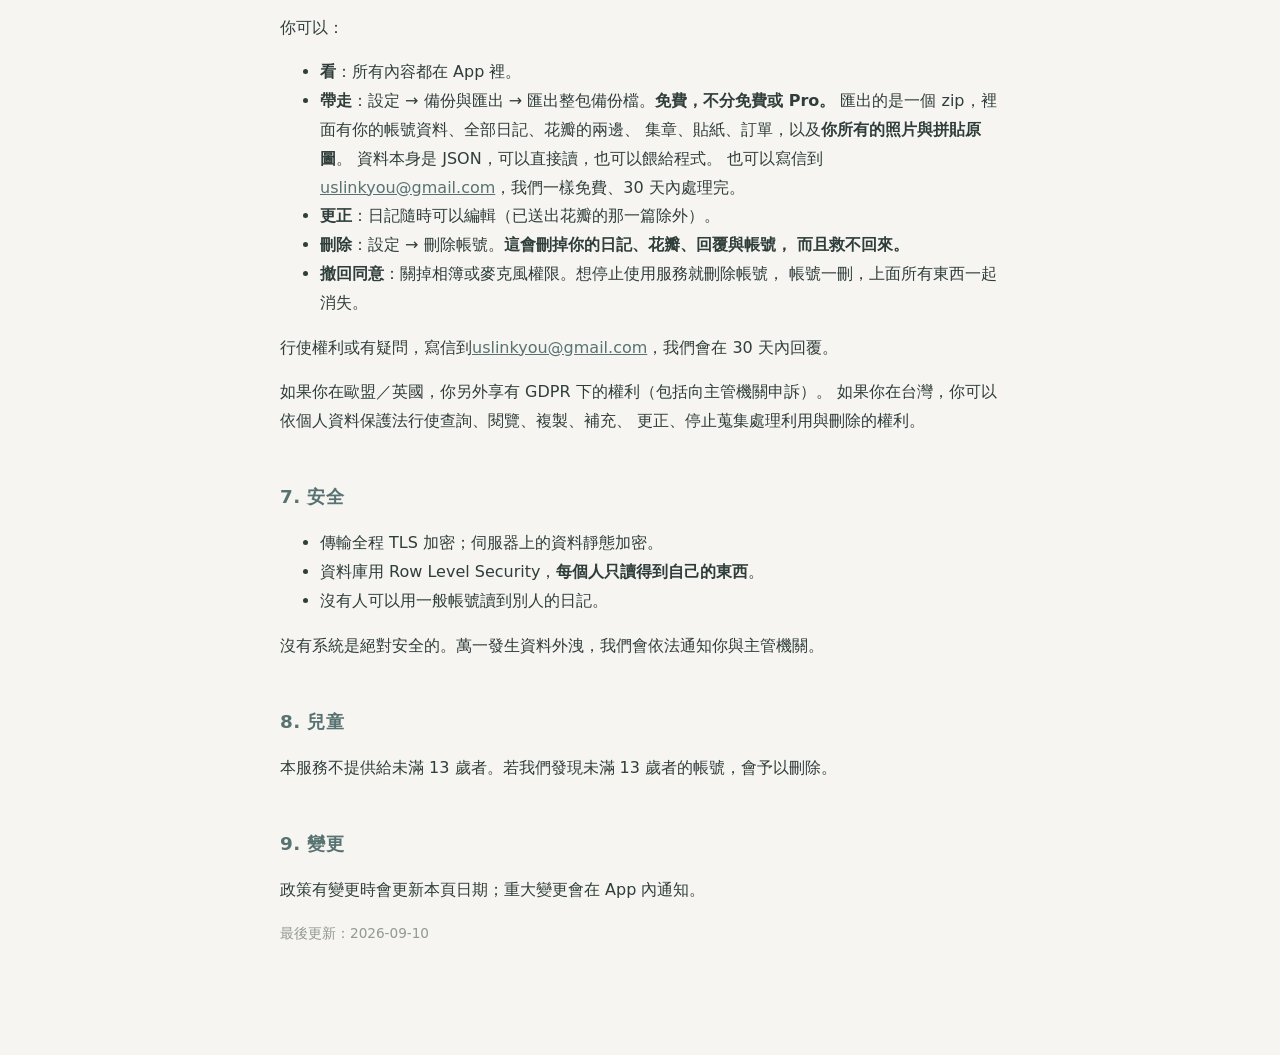
==== commit 6627dfaf: "同步 SSOT:補回語音、新增使用統計與當機紀錄、匯出改成指向 App 內按鈕 這兩頁本來是手抄的,結果從 09-07 之後就沒跟上 SSOT:  * **「語音」整節從來沒有出現在公開的那一份。**" ====
--- a/privacy.html
+++ b/privacy.html
@@ -9,18 +9,20 @@
 <h2>摘要</h2>
 <ul>
 <li><strong>你的日記存在我們的伺服器上，只有你讀得到。</strong> 傳輸加密、靜態加密，
-  資料庫層鎖住每個人只讀得到自己的東西（見第 7 節）。
-  拼貼裡用到的照片也會一起上傳。</li>
+資料庫層鎖住每個人只讀得到自己的東西（見第 7 節）。
+拼貼裡用到的照片也會一起上傳。</li>
+<li><strong>我們拿不到你的錄音。</strong> 用說的寫日記時，語音轉文字交給 iOS 處理，
+轉出來的文字才進日記；錄音不經過我們的伺服器，我們也不儲存。</li>
 <li><strong>去背在你的裝置上完成，原圖不會傳給 AI 供應商。</strong>
-  只有你按下「生成」的那一張去背後的圖才會送出去。</li>
+只有你按下「生成」的那一張去背後的圖才會送出去。</li>
 <li><strong>小拼要讀你寫的字才回得了話。</strong> 你寫完按下完成時，那一篇的文字
-  會傳給 AI 供應商，處理完即刪除、不用於訓練。</li>
+會傳給 AI 供應商，處理完即刪除、不用於訓練。</li>
 <li><strong>地址和電話我們一個字都沒有。</strong> 手帳本的寄送資料在印刷廠那邊填。</li>
 <li><strong>我們不拿你的日記訓練 AI。</strong></li>
 <li><strong>不賣你的資料，不做廣告追蹤。</strong></li>
 </ul>
 <h2>1. 我們是誰</h2>
-<p>Wu Chih Ling，聯絡信箱 uslinkyou@gmail.com。</p>
+<p>Wu Chih Ling，聯絡信箱 <a href="mailto:uslinkyou@gmail.com">uslinkyou@gmail.com</a>。</p>
 <h2>2. 我們蒐集什麼</h2>
 <table>
 <thead>
@@ -31,8 +33,7 @@
 <th>存在哪</th>
 </tr>
 </thead>
-<tbody>
-<tr>
+<tbody><tr>
 <td>匿名帳號 ID</td>
 <td>你第一次打開 App</td>
 <td>讓內容跟得上你</td>
@@ -104,8 +105,13 @@
 <td>修 bug</td>
 <td>我們的伺服器</td>
 </tr>
-</tbody>
-</table>
+<tr>
+<td>使用統計（<strong>沒有內容</strong>）</td>
+<td>你用到某個功能時</td>
+<td>知道哪裡好用、哪裡卡住</td>
+<td>我們的伺服器</td>
+</tr>
+</tbody></table>
 <p><strong>我們不蒐集</strong>：你的通訊錄、精確位置、廣告識別碼（IDFA）、
 瀏覽紀錄，以及手帳本的<strong>收件人、電話、地址</strong>。</p>
 <h3>廣告</h3>
@@ -114,14 +120,26 @@
 提供廣告的 Google 仍會收到你的 IP、裝置型號等技術性資料，用於<strong>次數控制與統計</strong>，
 但不會用來描繪你這個人、也不會與你在其他 App 的行為串接。</p>
 <h2>3. 特別說明幾件事</h2>
+<h3>語音</h3>
+<p>用說的寫日記時，語音轉文字交給 <strong>iOS 內建的語音辨識</strong>處理。
+我們在程式裡指定使用<strong>裝置端辨識</strong>（<code>onDevice</code>，不是預設值），
+所以在支援的機型上，聲音不會離開你的手機。</p>
+<p><strong>但有一件事要老實說</strong>：iOS 在跳出語音辨識權限時，會顯示 Apple 自己的
+固定說明——「此 App 的語音資料會傳送給 Apple 來處理你的要求」。
+那段文字不是我們寫的，也不會因為我們指定了裝置端辨識而改變。
+<strong>Apple 端的處理方式由 Apple 決定，不在我們的掌控範圍</strong>，
+你可以參考 Apple 自己的隱私權政策。</p>
+<p>我們能保證的是我們這一端：<strong>錄音不會傳到拼拼的伺服器，我們也不儲存</strong>，
+進到日記裡的只有轉出來的文字。如果你不希望語音經過 Apple，
+就不要使用語音輸入，直接打字。</p>
 <h3>照片與 AI 貼圖</h3>
 <ul>
 <li>你放進拼貼的照片會跟著日記一起加密上傳到我們的伺服器，
-  這樣你換手機時拼貼才拼得回來。<strong>只有你讀得到。</strong></li>
+這樣你換手機時拼貼才拼得回來。<strong>只有你讀得到。</strong></li>
 <li>去背在你的裝置上完成（iOS 的 Vision）。</li>
 <li><strong>只有你按下「生成」的那一張去背後的圖，才會傳給 AI 供應商</strong>
-  （fal.ai／Google）處理，回傳貼圖後即刪除，不用於訓練。
-  <strong>原圖不會傳給 AI 供應商。</strong></li>
+（fal.ai／Google）處理，回傳貼圖後即刪除，不用於訓練。
+<strong>原圖不會傳給 AI 供應商。</strong></li>
 <li>你相簿裡沒有被你放進拼貼的照片，我們碰不到。</li>
 </ul>
 <h3>小拼的回話</h3>
@@ -131,11 +149,11 @@
 <p>三件事講在前面：</p>
 <ul>
 <li><strong>目前這個還沒有開關。</strong> 你寫完按下完成，小拼就會讀那一篇。
-  我們正在做一個可以關掉它的設定；在那之前，
-  <strong>不想讓第三方讀到的字，就先不要寫進來</strong>。</li>
+我們正在做一個可以關掉它的設定；在那之前，
+<strong>不想讓第三方讀到的字，就先不要寫進來</strong>。</li>
 <li>傳出去的<strong>只有文字</strong>，不含照片、不含拼貼、不含你的名字或帳號。</li>
 <li>你在日記裡寫的具體資訊（真名、地址、公司、電話）會一起傳出去。
-  和花瓣一樣：<strong>不想被第三方處理的字就不要寫進去</strong>。</li>
+和花瓣一樣：<strong>不想被第三方處理的字就不要寫進去</strong>。</li>
 </ul>
 <h3>文筆轉化</h3>
 <p>免費層的文字整理在裝置上完成。若使用進階轉化，
@@ -144,6 +162,19 @@
 <p>其他使用者只看得到內容，看不到你的名字、頭像、Email 或任何識別資訊。
 但<strong>請不要在日記裡寫下你不想讓陌生人知道的具體資訊</strong>（真名、地址、
 公司名、電話），因為那些字會原樣飄出去。</p>
+<h3>使用統計與當機紀錄</h3>
+<p>想知道「哪個功能有人用、哪一步大家會卡住」，就得留一點紀錄。
+但這是一本日記，所以我們把它限制得很死：</p>
+<p><strong>只記事件的名字和數字，不記你寫的任何一個字。</strong>
+例如「有人存了一篇日記，那篇有 4 行、用了拼貼」——
+記的是 <code>4</code> 和「有拼貼」，<strong>不是那四行寫了什麼</strong>。
+程式層面也擋著：統計的欄位只收數字和布林值，字串一律丟掉。</p>
+<p>當機紀錄記的是錯誤訊息和程式的堆疊（哪一行爆的），
+以及你當時在哪一頁。錯誤訊息有極小的機會夾帶到你寫的字，
+所以送出前會把長段中文遮掉。</p>
+<p><strong>這些都存在我們自己的伺服器</strong>，和你的日記同一個資料庫、同一套權限。
+我們沒有接 Google Analytics、Firebase、Mixpanel 這一類的分析服務——
+接了就等於多一個外人拿得到你的使用習慣。</p>
 <h3>手帳本</h3>
 <p>你會被帶到印刷廠自己的頁面填寫寄送資料。
 <strong>那些資料由該廠商蒐集與保存，適用他們的隱私權政策，拼拼不經手。</strong>
@@ -157,8 +188,7 @@
 <th>為什麼</th>
 </tr>
 </thead>
-<tbody>
-<tr>
+<tbody><tr>
 <td>Supabase</td>
 <td>帳號、花瓣、訂單狀態等伺服器資料</td>
 <td>資料庫與後端</td>
@@ -198,14 +228,13 @@
 <td>裝置與網路層技術性資料（IP、裝置型號）</td>
 <td>顯示非個人化廣告，換取滴露</td>
 </tr>
-</tbody>
-</table>
+</tbody></table>
 <p><strong>我們不販售個人資料，也不做跨 App 廣告追蹤。</strong></p>
 <p>除非法律要求或為了保護生命安全，我們不會把你的內容交給其他人。</p>
 <h2>5. 存多久</h2>
 <ul>
 <li>日記：直到你刪除帳號。（日記本身不能刪除，只能編輯——這是產品設計，
-  見服務條款；但刪除帳號會一起刪掉。）</li>
+見服務條款；但刪除帳號會一起刪掉。）</li>
 <li>花瓣與回覆：送出後保留，供檢舉查證；帳號刪除時一併刪除。</li>
 <li>檢舉與裁決紀錄：處理完成後保留 12 個月。</li>
 <li>錯誤紀錄：90 天。</li>
@@ -214,15 +243,18 @@
 <p>你可以：</p>
 <ul>
 <li><strong>看</strong>：所有內容都在 App 裡。</li>
-<li><strong>帶走</strong>：寫信到uslinkyou@gmail.com，我們會把你的日記整理成一份檔案給你，
-  <strong>免費</strong>，30 天內處理完。（App 內一鍵匯出還在做，做好會在這裡更新。）</li>
+<li><strong>帶走</strong>：設定 → 備份與匯出 → 匯出整包備份檔。<strong>免費，不分免費或 Pro。</strong>
+匯出的是一個 zip，裡面有你的帳號資料、全部日記、花瓣的兩邊、
+集章、貼紙、訂單，以及<strong>你所有的照片與拼貼原圖</strong>。
+資料本身是 JSON，可以直接讀，也可以餵給程式。
+也可以寫信到<a href="mailto:uslinkyou@gmail.com">uslinkyou@gmail.com</a>，我們一樣免費、30 天內處理完。</li>
 <li><strong>更正</strong>：日記隨時可以編輯（已送出花瓣的那一篇除外）。</li>
 <li><strong>刪除</strong>：設定 → 刪除帳號。<strong>這會刪掉你的日記、花瓣、回覆與帳號，
-  而且救不回來。</strong></li>
-<li><strong>撤回同意</strong>：關掉相簿權限。想停止使用服務就刪除帳號，
-  帳號一刪，上面所有東西一起消失。</li>
-</ul>
-<p>行使權利或有疑問，寫信到uslinkyou@gmail.com，我們會在 30 天內回覆。</p>
+而且救不回來。</strong></li>
+<li><strong>撤回同意</strong>：關掉相簿或麥克風權限。想停止使用服務就刪除帳號，
+帳號一刪，上面所有東西一起消失。</li>
+</ul>
+<p>行使權利或有疑問，寫信到<a href="mailto:uslinkyou@gmail.com">uslinkyou@gmail.com</a>，我們會在 30 天內回覆。</p>
 <p>如果你在歐盟／英國，你另外享有 GDPR 下的權利（包括向主管機關申訴）。
 如果你在台灣，你可以依個人資料保護法行使查詢、閱覽、複製、補充、
 更正、停止蒐集處理利用與刪除的權利。</p>
@@ -237,4 +269,5 @@
 <p>本服務不提供給未滿 13 歲者。若我們發現未滿 13 歲者的帳號，會予以刪除。</p>
 <h2>9. 變更</h2>
 <p>政策有變更時會更新本頁日期；重大變更會在 App 內通知。</p>
+<p class="meta">最後更新：2026-09-10</p>
 </body></html>
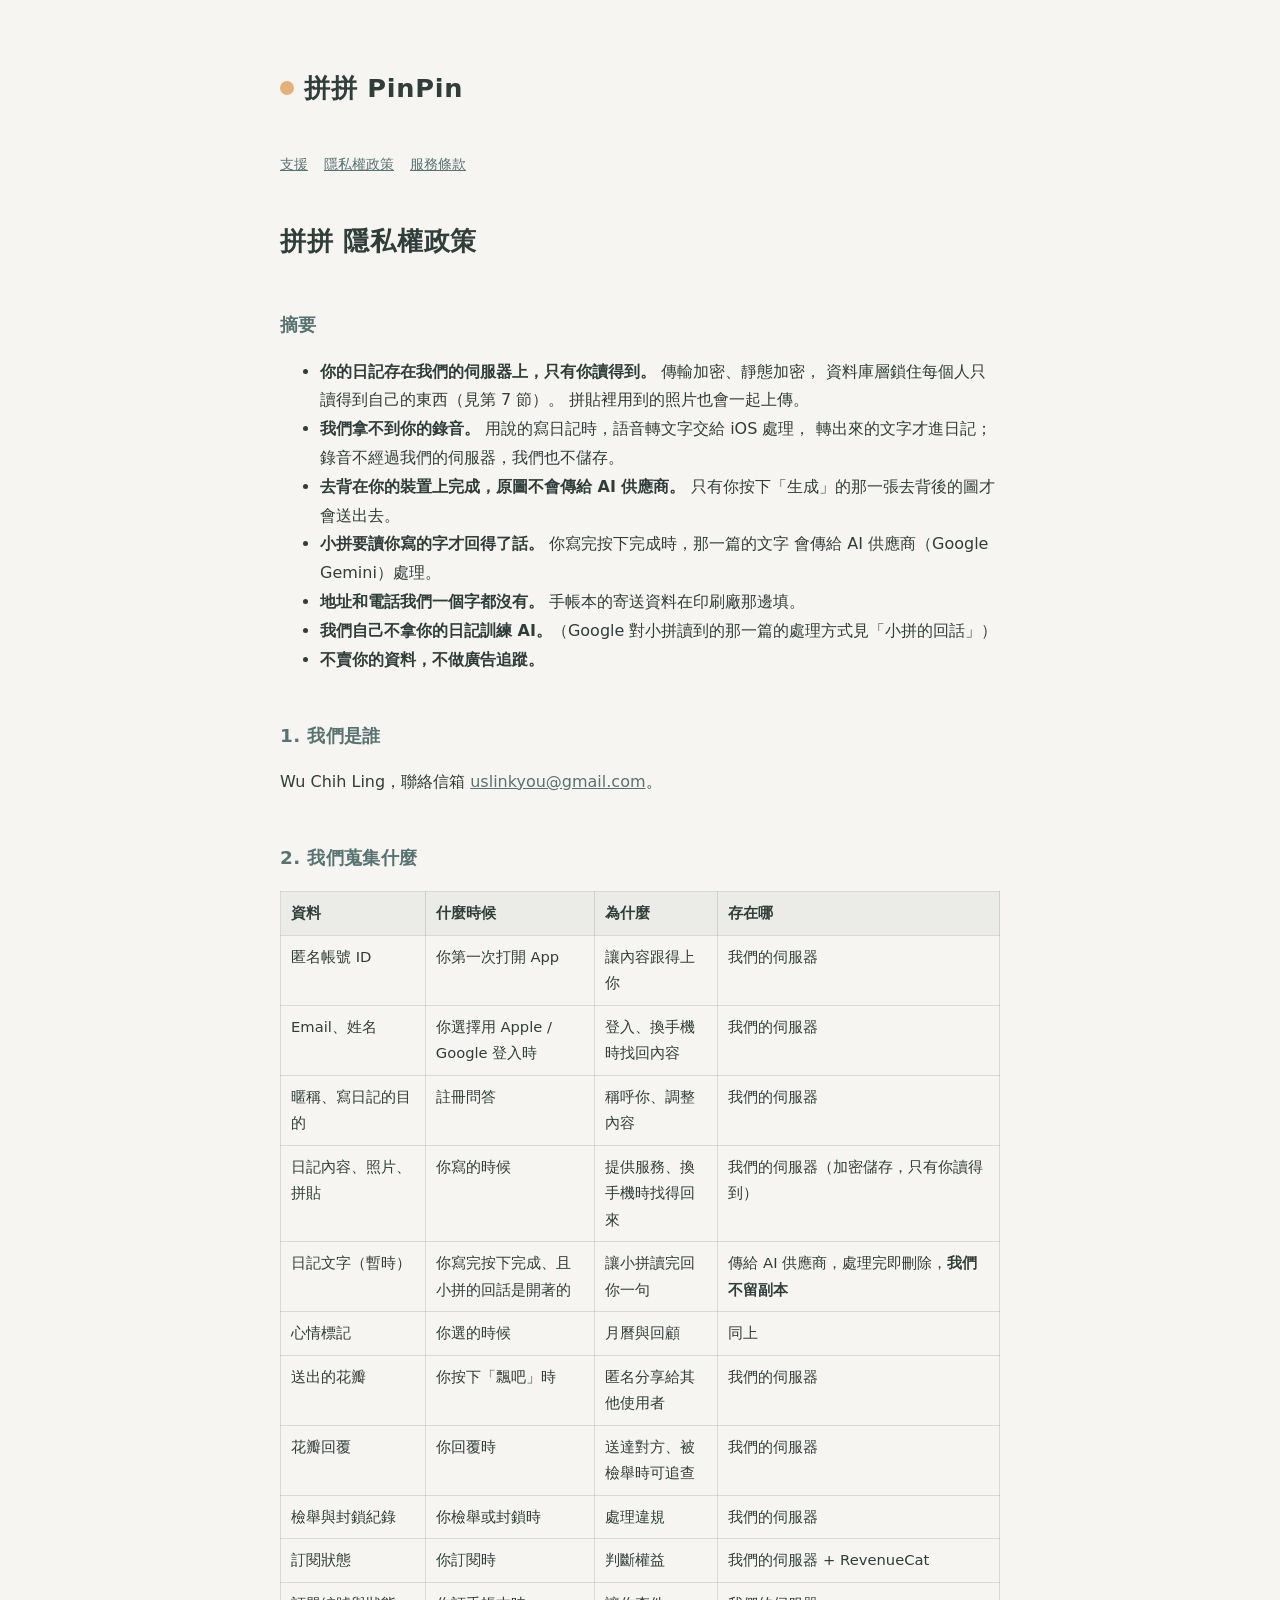
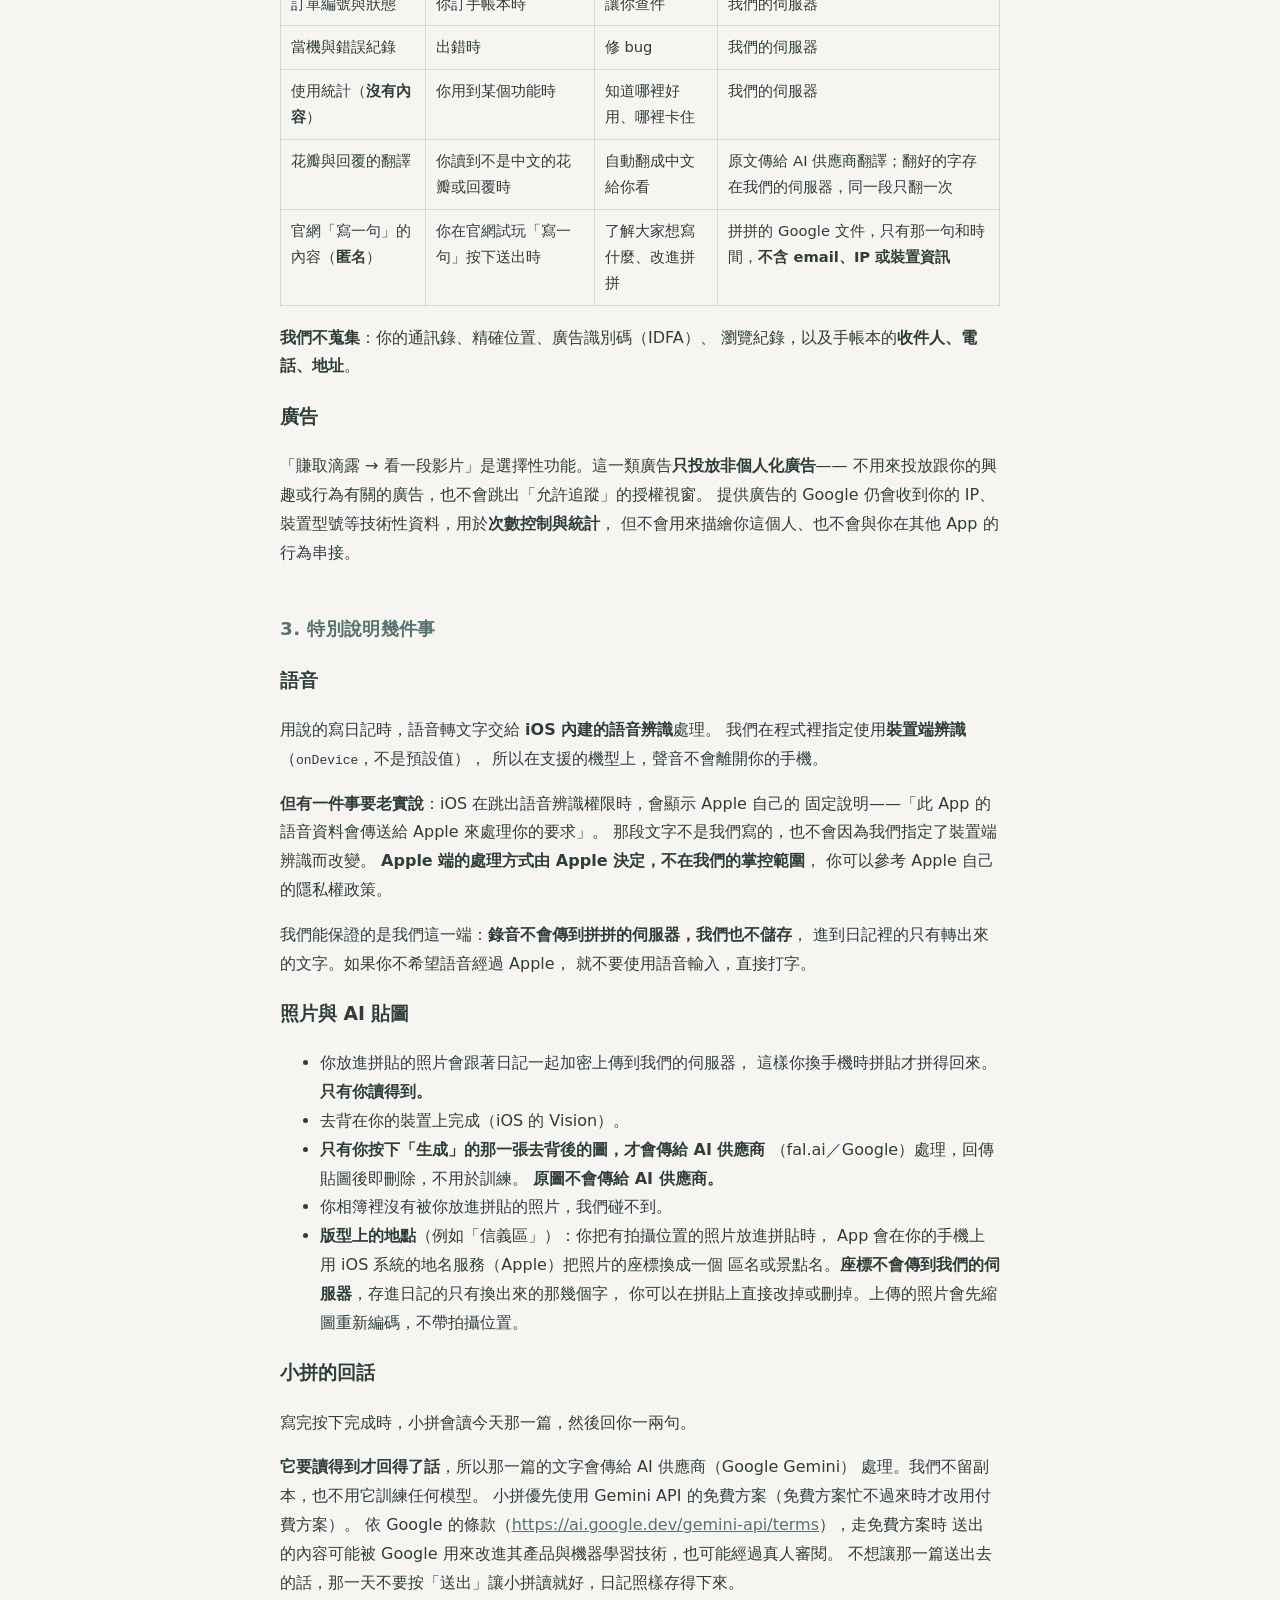
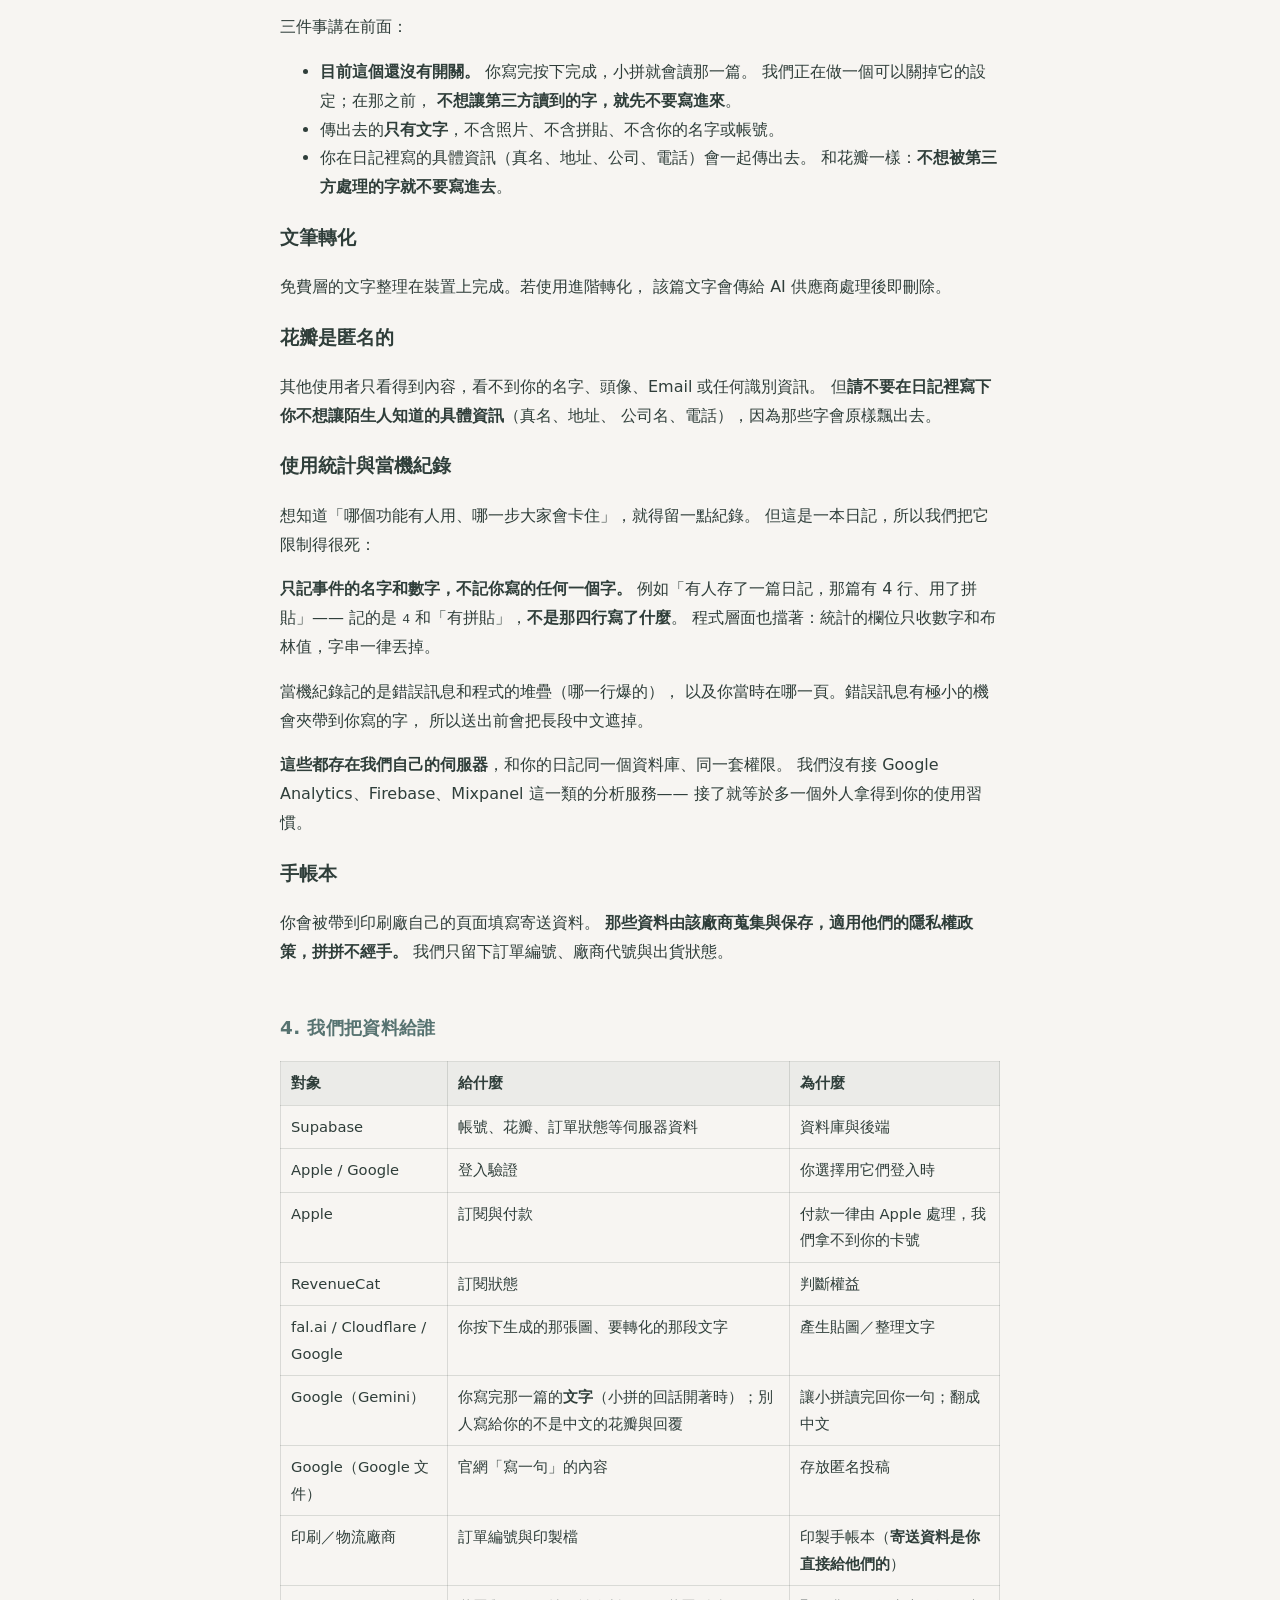
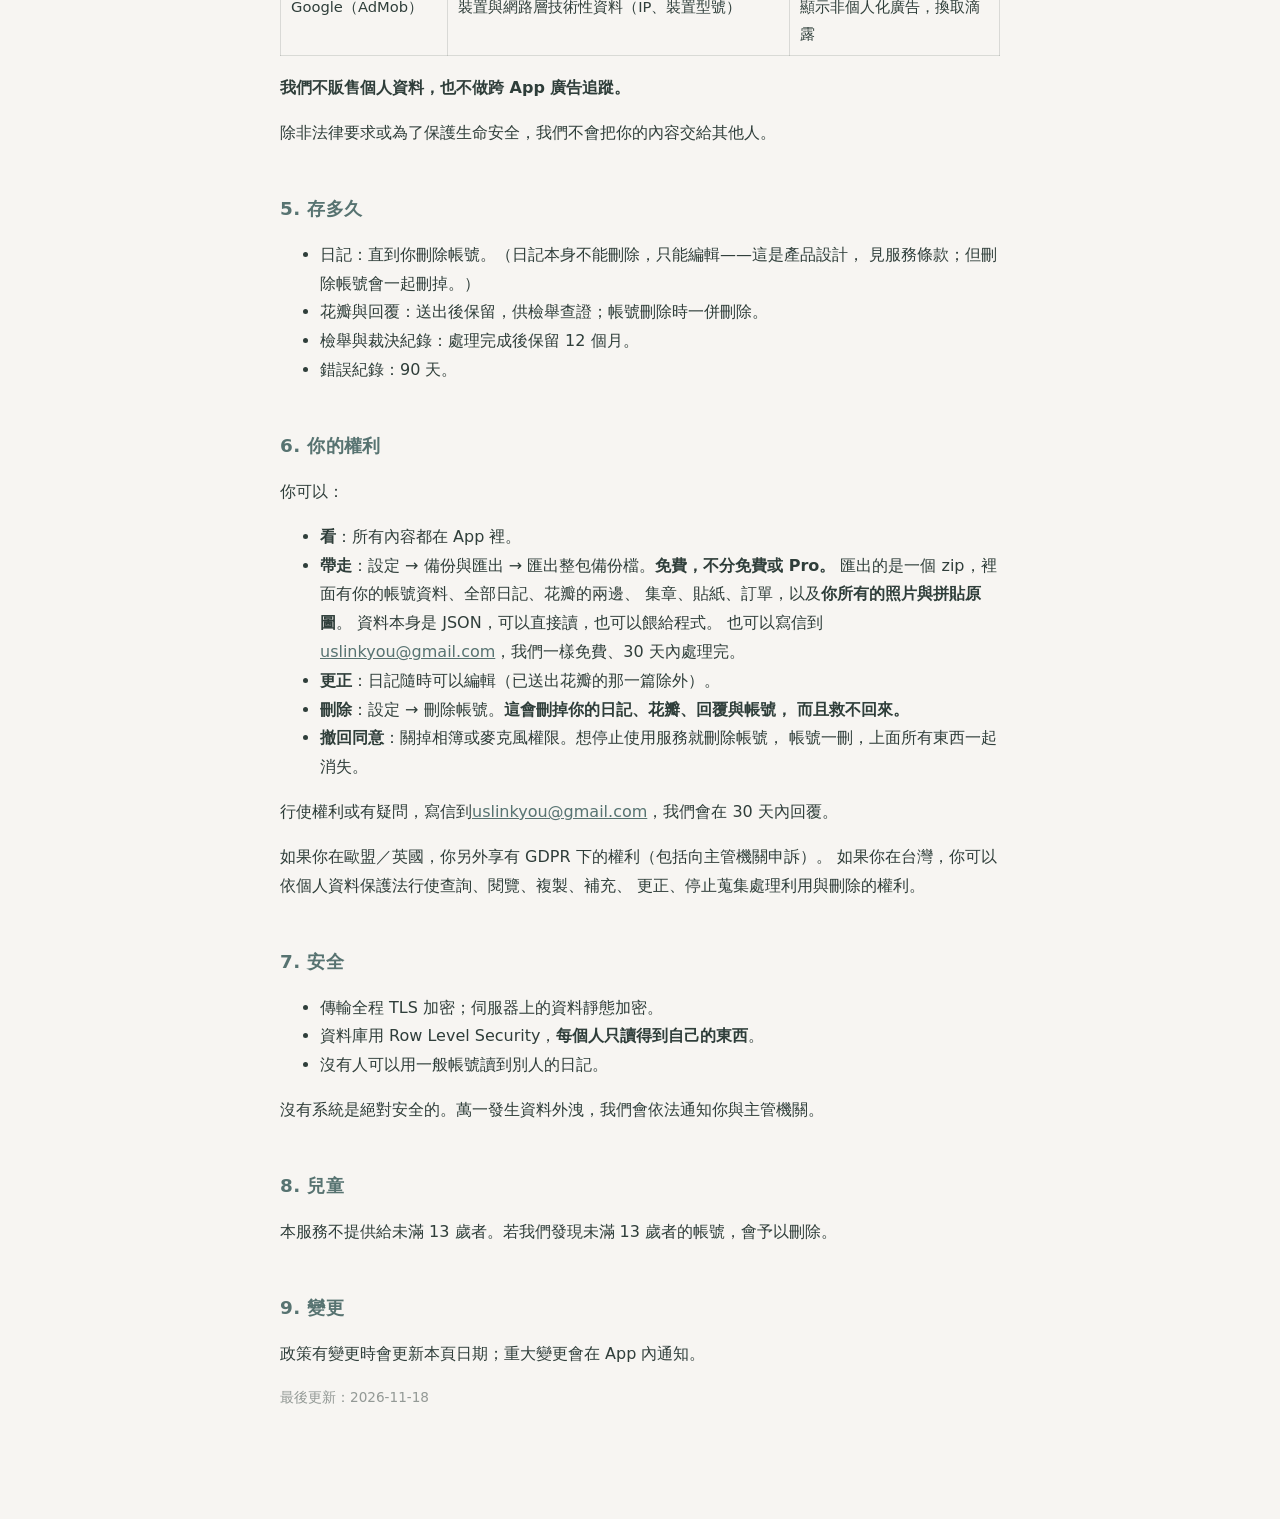
==== commit 1dcd356e: "同步 SSOT:翻譯、官網寫一句匿名投稿、Gemini 免費方案說明、版型地點;修正條款連結 Co-Authored-By: Claude Opus 5.5 <noreply@anthropic.co" ====
--- a/privacy.html
+++ b/privacy.html
@@ -16,9 +16,9 @@
 <li><strong>去背在你的裝置上完成，原圖不會傳給 AI 供應商。</strong>
 只有你按下「生成」的那一張去背後的圖才會送出去。</li>
 <li><strong>小拼要讀你寫的字才回得了話。</strong> 你寫完按下完成時，那一篇的文字
-會傳給 AI 供應商，處理完即刪除、不用於訓練。</li>
+會傳給 AI 供應商（Google Gemini）處理。</li>
 <li><strong>地址和電話我們一個字都沒有。</strong> 手帳本的寄送資料在印刷廠那邊填。</li>
-<li><strong>我們不拿你的日記訓練 AI。</strong></li>
+<li><strong>我們自己不拿你的日記訓練 AI。</strong>（Google 對小拼讀到的那一篇的處理方式見「小拼的回話」）</li>
 <li><strong>不賣你的資料，不做廣告追蹤。</strong></li>
 </ul>
 <h2>1. 我們是誰</h2>
@@ -110,6 +110,18 @@
 <td>你用到某個功能時</td>
 <td>知道哪裡好用、哪裡卡住</td>
 <td>我們的伺服器</td>
+</tr>
+<tr>
+<td>花瓣與回覆的翻譯</td>
+<td>你讀到不是中文的花瓣或回覆時</td>
+<td>自動翻成中文給你看</td>
+<td>原文傳給 AI 供應商翻譯；翻好的字存在我們的伺服器，同一段只翻一次</td>
+</tr>
+<tr>
+<td>官網「寫一句」的內容（<strong>匿名</strong>）</td>
+<td>你在官網試玩「寫一句」按下送出時</td>
+<td>了解大家想寫什麼、改進拼拼</td>
+<td>拼拼的 Google 文件，只有那一句和時間，<strong>不含 email、IP 或裝置資訊</strong></td>
 </tr>
 </tbody></table>
 <p><strong>我們不蒐集</strong>：你的通訊錄、精確位置、廣告識別碼（IDFA）、
@@ -141,11 +153,19 @@
 （fal.ai／Google）處理，回傳貼圖後即刪除，不用於訓練。
 <strong>原圖不會傳給 AI 供應商。</strong></li>
 <li>你相簿裡沒有被你放進拼貼的照片，我們碰不到。</li>
+<li><strong>版型上的地點</strong>（例如「信義區」）：你把有拍攝位置的照片放進拼貼時，
+App 會在你的手機上用 iOS 系統的地名服務（Apple）把照片的座標換成一個
+區名或景點名。<strong>座標不會傳到我們的伺服器</strong>，存進日記的只有換出來的那幾個字，
+你可以在拼貼上直接改掉或刪掉。上傳的照片會先縮圖重新編碼，不帶拍攝位置。</li>
 </ul>
 <h3>小拼的回話</h3>
 <p>寫完按下完成時，小拼會讀今天那一篇，然後回你一兩句。</p>
-<p><strong>它要讀得到才回得了話</strong>，所以那一篇的文字會傳給 AI 供應商（Google）
-處理，回完就刪除。我們不留副本，也不用它訓練任何模型。</p>
+<p><strong>它要讀得到才回得了話</strong>，所以那一篇的文字會傳給 AI 供應商（Google Gemini）
+處理。我們不留副本，也不用它訓練任何模型。
+小拼優先使用 Gemini API 的免費方案（免費方案忙不過來時才改用付費方案）。
+依 Google 的條款（<a href="https://ai.google.dev/gemini-api/terms">https://ai.google.dev/gemini-api/terms</a>），走免費方案時
+送出的內容可能被 Google 用來改進其產品與機器學習技術，也可能經過真人審閱。
+不想讓那一篇送出去的話，那一天不要按「送出」讓小拼讀就好，日記照樣存得下來。</p>
 <p>三件事講在前面：</p>
 <ul>
 <li><strong>目前這個還沒有開關。</strong> 你寫完按下完成，小拼就會讀那一篇。
@@ -215,8 +235,13 @@
 </tr>
 <tr>
 <td>Google（Gemini）</td>
-<td>你寫完那一篇的<strong>文字</strong>（小拼的回話開著時）</td>
-<td>讓小拼讀完回你一句</td>
+<td>你寫完那一篇的<strong>文字</strong>（小拼的回話開著時）；別人寫給你的不是中文的花瓣與回覆</td>
+<td>讓小拼讀完回你一句；翻成中文</td>
+</tr>
+<tr>
+<td>Google（Google 文件）</td>
+<td>官網「寫一句」的內容</td>
+<td>存放匿名投稿</td>
 </tr>
 <tr>
 <td>印刷／物流廠商</td>
@@ -269,5 +294,5 @@
 <p>本服務不提供給未滿 13 歲者。若我們發現未滿 13 歲者的帳號，會予以刪除。</p>
 <h2>9. 變更</h2>
 <p>政策有變更時會更新本頁日期；重大變更會在 App 內通知。</p>
-<p class="meta">最後更新：2026-09-10</p>
+<p class="meta">最後更新：2026-11-18</p>
 </body></html>
